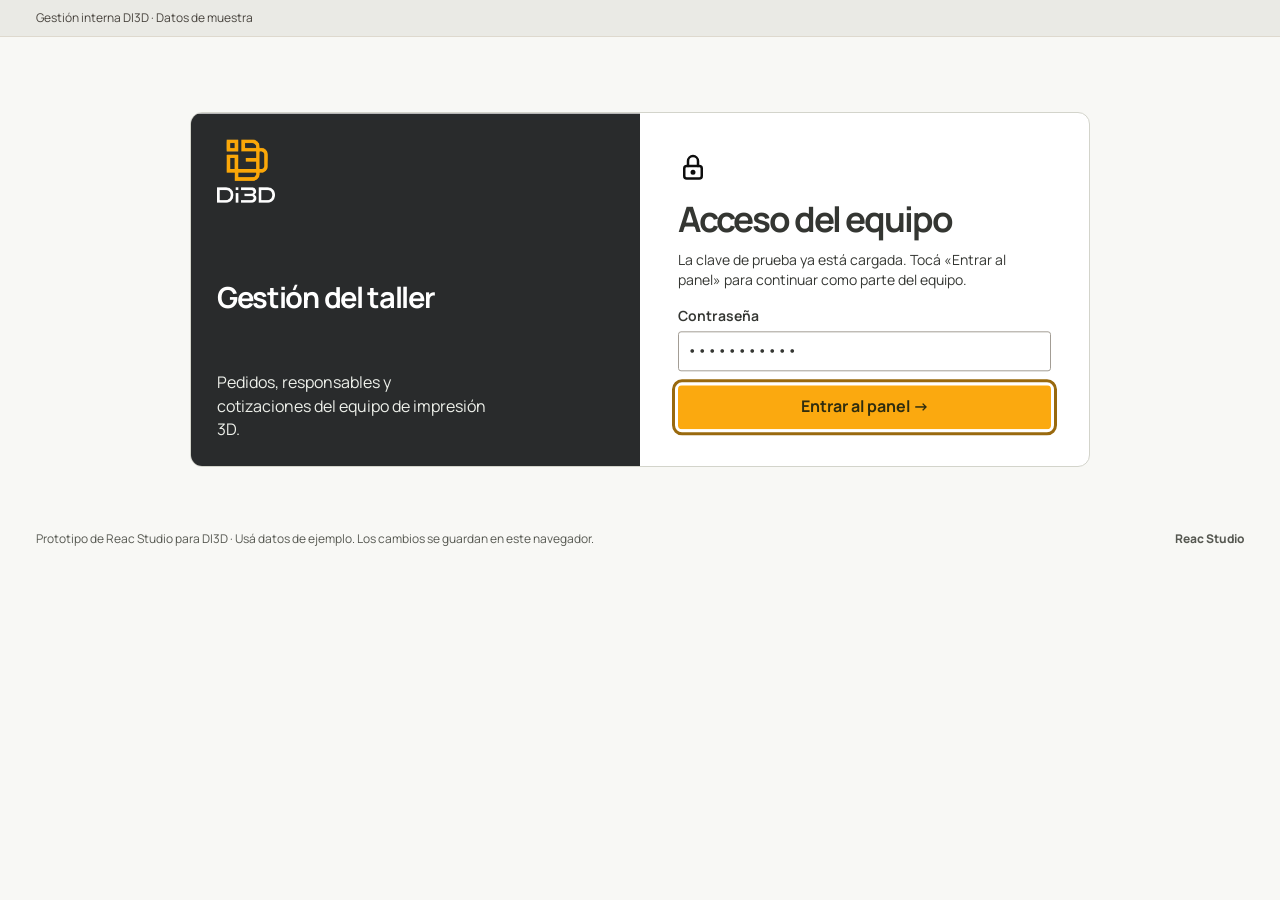
==== index.html @ c7e6d4f5 "Presentar maquetas, trofeos y regalos como trabajos del taller" ====
<!doctype html>
<html lang="es-AR">
<head>
  <meta charset="utf-8">
  <meta name="viewport" content="width=device-width, initial-scale=1">
  <meta http-equiv="Content-Security-Policy" content="default-src 'none'; script-src 'self'; style-src 'self'; img-src 'self' blob:; font-src data:; connect-src 'self'; form-action 'none'; base-uri 'none'">
  <meta name="robots" content="noindex,nofollow">
  <title>Prototipo DI3D | Sistema de gestión interna</title>
  <link rel="stylesheet" href="tipografia/manrope.css">
  <link rel="stylesheet" href="estilos.css">
  <link rel="stylesheet" href="panel.css">
  <script src="vendor/gsap/gsap.min.js" defer></script>
  <script src="pedidos.js" defer></script>
  <script src="conexion.js" defer></script>
  <script src="demo.js" defer></script>
  <script src="panel.js" defer></script>
</head>
<body>
  <aside class="demo-bar" aria-label="Controles de presentación">
    <div class="shell demo-inner">
      <span>Gestión interna DI3D · Datos de muestra</span>
      <div class="role-switch" role="group" aria-label="Vista de la muestra">
        <button type="button" id="client-view" aria-pressed="true">Vista del cliente</button>
        <button type="button" id="team-view" aria-pressed="false">Vista del equipo</button>
      </div>
      <button class="text-button demo-example" id="load-example" type="button" hidden>Cargar ejemplo</button>
    </div>
  </aside>
  <aside class="rail" id="team-rail" aria-label="Navegación del equipo" hidden>
    <div class="rail-brand"><img src="di3d-oscuro.png" width="800" height="870" alt="DI3D"><span>Gestión del taller</span></div>
    <nav aria-label="Secciones del panel">
      <button type="button" data-section="overview"><img src="iconos-tabler/layout-dashboard.svg" alt="">Resumen</button>
      <button type="button" data-section="inbox"><img src="iconos-tabler/inbox.svg" alt="">Solicitudes</button>
      <button type="button" data-section="board"><img src="iconos-tabler/layout-kanban.svg" alt="">Seguimiento</button>
      <button type="button" data-section="contacts"><img src="iconos-tabler/users.svg" alt="">Contactos</button>
    </nav>
    <button type="button" id="logout"><img src="iconos-tabler/logout.svg" alt="">Cerrar sesión</button>
  </aside>
  <header class="masthead">
    <div class="shell masthead-inner">
      <button type="button" class="brand" id="home-link" aria-label="DI3D · Volver a la portada"><img src="di3d-blanco.png" width="800" height="870" alt=""></button>
      <h1 id="inbox-heading" tabindex="-1" hidden>Solicitudes de cotización</h1>
      <span id="site-label">Servicios</span>
    </div>
  </header>
  <main class="shell">
    <noscript><p>Activá JavaScript para probar la muestra local.</p></noscript>
    <p class="error banner" id="storage-error" role="alert" hidden></p>
    <section id="login" class="login" aria-labelledby="login-title" hidden>
      <div class="login-art"><img class="login-logo" src="di3d-blanco.png" alt="DI3D"><strong>Gestión del taller</strong><p>Pedidos, responsables y cotizaciones del equipo de impresión 3D.</p></div>
      <form id="login-form">
        <img src="iconos-tabler/lock.svg" width="30" height="30" alt="">
        <h1 id="login-title" tabindex="-1">Acceso del equipo</h1>
        <p>La clave de prueba ya está cargada. Tocá «Entrar al panel» para continuar como parte del equipo.</p>
        <div class="field"><label for="team-pass">Contraseña</label><input id="team-pass" type="password" autocomplete="off" required aria-describedby="login-error"></div>
        <p class="error" id="login-error" role="alert" hidden></p>
        <button type="submit" class="button primary">Entrar al panel →</button>
        <button type="button" class="text-button" id="cancel-login" hidden>Volver al sitio</button>
      </form>
    </section>
    <section id="overview" aria-labelledby="overview-title" class="desk-view" hidden>
      <header class="desk-head"><div><p class="desk-kicker">Operaciones</p><h1 id="overview-title" tabindex="-1">Resumen del taller</h1></div><span class="desk-date" id="today"></span></header>
      <div id="metrics" class="metrics" aria-label="Solicitudes por estado"></div>
      <div class="overview-layout">
        <section class="volume-card"><header><h2>Volumen por servicio</h2>
          <div class="volume-switch" role="group" aria-label="Medida del gráfico">
            <button type="button" data-volume="quantity" aria-pressed="true">Unidades</button>
            <button type="button" data-volume="orders" aria-pressed="false">Solicitudes</button>
          </div></header><div id="volume-chart" aria-live="polite"></div>
        </section>
        <article id="spotlight" class="spotlight"></article>
        <section class="recent"><header><h2>Últimas solicitudes</h2><button type="button" class="text-button" data-go="inbox">Ver todas →</button></header><div id="recent-list"></div></section>
        <section class="task-box"><h2>Para atender</h2><div id="task-list"></div></section>
      </div>
    </section>
    <section id="board" aria-labelledby="board-title" class="desk-view" hidden>
      <header class="desk-head"><div><p class="desk-kicker">Operaciones</p><h1 id="board-title" tabindex="-1">Tablero de seguimiento</h1></div></header>
      <p class="muted board-hint">Abrí una ficha para actualizar su estado, responsable o próxima revisión.</p>
      <div class="board-grid" id="board-list"></div>
    </section>
    <section id="contacts" aria-labelledby="contacts-title" class="desk-view" hidden>
      <header class="desk-head"><div><p class="desk-kicker">Agenda del equipo</p><h1 id="contacts-title" tabindex="-1">Contactos</h1></div></header>
      <div class="field desk-search"><label for="contact-search">Buscar por nombre o correo</label><input type="search" id="contact-search"></div>
      <div id="contact-list"></div>
    </section>

    <section class="cover" id="home" aria-labelledby="home-heading" hidden>
      <div class="cover-copy">
        <p class="eyebrow">Servicios de DI3D</p>
        <h1 id="home-heading" tabindex="-1">Diseño, prototipado e impresión 3D</h1>
        <p>Contanos qué pieza necesitás. Podés compartir un plano, una foto o un croquis para que evaluemos tu pedido.</p>
        <div class="cover-actions">
          <button class="button primary launch" type="button" id="tour">Probar el recorrido completo <span aria-hidden="true">→</span></button>
          <p class="tour-description">Probá el ejemplo de una maqueta comercial. Confirmá el pedido y abrilo en el panel para verlo como lo vería el equipo.</p>
          <button class="text-button" id="home-panel" type="button">Ingresar al panel del equipo →</button>
        </div>
      </div>
      <figure class="cover-drawing">
        <div class="piece-stage">
          <div class="piece-controls" role="group" aria-label="Vista de la pieza">
            <button type="button" data-piece-view="volume" aria-pressed="true">Volumen</button>
            <button type="button" data-piece-view="drawing" aria-pressed="false">Croquis</button>
          </div>
          <img id="piece-preview" src="maqueta-volumen.svg" width="840" height="500" alt="Maqueta de un local comercial en perspectiva.">
        </div>
        <figcaption><span>Pieza de ejemplo</span><strong>Maqueta de un local comercial</strong></figcaption>
      </figure>
      <div class="cover-services"><strong>Empezar con otro proyecto</strong>
        <button class="text-button" type="button" id="start-prototype">Consultar prototipado</button>
        <button class="text-button" type="button" id="start-general">Consulta general</button>
      </div>
    </section>

    <section id="edit-view" aria-labelledby="form-heading" hidden>
      <button class="text-button back" id="form-back" type="button">← Volver a Servicios</button>
      <header class="view-bar">
        <h1 id="form-heading" tabindex="-1">Contanos qué necesitás fabricar</h1>
      </header>
      <form id="quote" autocomplete="off" novalidate>
        <div class="form-grid">
          <fieldset>
            <legend class="visually-hidden">Tu proyecto</legend>
            <div class="field">
              <label for="service">Servicio <span>(opcional)</span></label>
              <select id="service" name="service">
                <option value="">Sin elegir</option>
                <option>Diseño y desarrollo</option>
                <option>Prototipado y producción</option>
                <option>Maquetas y modelos</option>
                <option>Premios y reconocimientos</option>
                <option>Merchandising</option>
                <option>Regalos corporativos</option>
              </select>
            </div>
            <div class="field">
              <label for="piece">Descripción de la pieza o proyecto</label>
              <textarea id="piece" name="piece" rows="2" required maxlength="400" aria-describedby="piece-error"></textarea>
              <p class="error" id="piece-error" hidden></p>
            </div>
              <div class="field">
                <label for="quantity">Cantidad total <span>(si la sabés)</span></label>
                <input id="quantity" name="quantity" inputmode="numeric" maxlength="15" aria-describedby="quantity-error">
                <p class="error" id="quantity-error" hidden></p>
              </div>
            <details id="spec-options"><summary>Agregar precisiones del proyecto</summary>
            <div class="field">
              <label for="use" id="use-label">¿Para qué lo vas a usar? <span>(opcional)</span></label>
              <textarea id="use" name="use" rows="2" maxlength="400"></textarea>
            </div>
              <div class="field" id="dimensions-field">
                <label for="dimensions">Medidas aproximadas <span>(opcional)</span></label>
                <input id="dimensions" name="dimensions" maxlength="100">
              </div>
            <div id="material-field" class="field">
              <label for="material">Material <span>(si lo sabés)</span></label>
              <input id="material" name="material" maxlength="100">
              <label class="check"><input type="checkbox" id="guidance" name="guidance"> Necesito orientación</label>
            </div>
            </details>
          </fieldset>
          <fieldset class="reference-field">
              <legend>Plano, foto o croquis <span>(opcional)</span></legend>
              <figure class="attachment" id="form-file">
                <img alt="" hidden>
                <figcaption></figcaption>
              </figure>
              <div class="field file-field">
                <input class="visually-hidden" id="attachment" type="file" aria-describedby="file-status file-error">
                <label class="button secondary file-button" for="attachment" id="attachment-label">Elegí un archivo</label>
                <button class="text-button" type="button" id="remove-file" hidden>Quitar</button>
              </div>
              <p class="visually-hidden" id="file-status" role="status"></p>
              <p class="error" id="file-error" role="alert" hidden></p>
              <p class="muted small">Hasta 15 MB en esta muestra.</p>
            </fieldset>
            <fieldset class="contact-fields">
              <legend>Contacto</legend>
              <div class="field">
                <label for="contact">Nombre o empresa</label>
                <input id="contact" name="contact" required maxlength="100" aria-describedby="contact-error">
                <p class="error" id="contact-error" hidden></p>
              </div>
              <div class="field">
                <label for="email">Correo electrónico</label>
                <input id="email" name="email" type="email" required maxlength="254" aria-describedby="email-error">
                <p class="error" id="email-error" hidden></p>
              </div>
            </fieldset>
        </div>
        <div class="form-actions">
          <button class="button primary" type="submit" id="submit-request">Confirmar solicitud</button>
          <p class="error" id="quote-error" role="alert" hidden></p>
        </div>
      </form>
    </section>

    <section class="confirmation job" id="confirmation" aria-labelledby="confirmation-heading" hidden>
      <h1 id="confirmation-heading" tabindex="-1">Solicitud registrada en la muestra</h1>
      <div class="confirm-ref"><span>Tu número de referencia</span><strong id="confirm-reference"></strong></div>
      <p id="confirm-summary"></p>
      <button class="button primary" id="confirm-panel" type="button">Ver este pedido en el panel →</button>
      <button class="text-button" id="confirm-back" type="button">Volver a Servicios</button>
    </section>

    <section class="client-reply" id="clarification-view" aria-labelledby="reply-title" hidden>
      <p class="eyebrow" id="reply-reference"></p>
      <h1 id="reply-title" tabindex="-1">Una precisión sobre tu pedido</h1>
      <p id="reply-piece"></p>
      <div class="reply-columns">
        <div>
          <h2>DI3D te consulta</h2><p class="question-text" id="reply-question"></p>
          <form id="reply-form">
            <div class="field"><label for="client-answer">Tu respuesta</label><textarea id="client-answer" rows="3" required maxlength="800"></textarea></div>
            <button class="text-button" type="button" id="sample-answer" hidden>Usar respuesta de ejemplo</button>
            <div class="form-actions"><button class="button primary" type="submit" id="save-answer">Confirmar respuesta</button></div>
          </form>
          <div id="reply-done" hidden><h3>Tu respuesta quedó en el pedido</h3><p id="reply-copy"></p><button class="button primary" type="button" id="reply-panel">Ver respuesta en el panel →</button></div>
          <p class="error" role="alert" id="reply-error" hidden></p>
        </div>
        <figure class="attachment" id="reply-file"><img alt="" hidden><figcaption></figcaption></figure>
      </div>
    </section>

    <div class="workspace" id="workspace" hidden>
    <section id="inbox" aria-labelledby="inbox-heading" hidden>
      <header class="view-bar inbox-header">
        <h2>Bandeja</h2>
        <div class="filter-field">
          <label for="order-search">Buscar pedido</label><input id="order-search" type="search" placeholder="Pieza, referencia o contacto">
          <label for="status-filter">Filtrar por estado</label>
          <select id="status-filter"><option value="">Todos los estados</option></select>
        </div>
      </header>
      <p class="muted" id="inbox-count" role="status"></p>
      <ul class="request-list" id="request-list"></ul>
      <template id="request-row">
        <li><button class="request-row" type="button">
          <span class="row-piece"><strong></strong><span></span></span>
          <span class="row-meta"><span class="reference-code"></span><time></time></span>
          <span class="badge"></span>

        </button></li>
      </template>
    </section>

    <section id="receipt" aria-labelledby="piece-title" hidden>
      <button class="text-button back" id="receipt-back" type="button">← Volver a solicitudes</button>
      <article class="job" aria-labelledby="piece-title">
        <header class="job-head">
          <div class="receipt-meta"><span id="service-output"></span><span id="receipt-status" class="badge"></span></div>
          <h2 id="piece-title" tabindex="-1"></h2>
          <div class="facts"><strong id="quantity-output"></strong><span id="receipt-material"><span id="material-output"></span></span></div>
        </header>
        <button id="guide-question" class="button secondary" type="button" hidden></button>
        <p id="late-answer" role="status" hidden>Respuesta nueva del cliente · Cotización ya emitida</p>
        <div class="job-grid">
          <section class="job-reference" aria-labelledby="reference-heading">
            <h3 id="reference-heading" class="visually-hidden">Referencia del cliente</h3>
            <figure class="attachment" id="receipt-file"><img alt="" hidden><figcaption></figcaption></figure>
            <a class="text-button download" id="download-file" hidden>Descargar adjunto</a>
          </section>
          <section class="exchange" aria-labelledby="exchange-heading">
            <h3 id="exchange-heading">Aclaraciones con el cliente</h3>
            <div id="exchange-history"></div>
            <form id="ask-form">
              <div class="field"><label for="question">¿Qué dato necesitás para cotizar?</label><input id="question" required maxlength="400"></div>
              <button class="button primary" type="submit" id="ask">Pedir aclaración</button>
            </form>
            <button class="button primary" type="button" id="open-reply" hidden>Responder como cliente →</button>
            <button class="text-button" type="button" id="copy-reply" hidden>Copiar enlace local del cliente</button>
            <p id="copy-result" class="small muted" role="status"></p>
            <button class="text-button" type="button" id="ask-again" hidden>Pedir otra aclaración</button>
            <p class="error" role="alert" id="ask-error" hidden></p>
          </section>
          <section class="tracking" aria-labelledby="tracking-title">
            <h3 id="tracking-title">Seguimiento interno</h3>
            <div id="tracking-read"><p id="note-read"></p><button class="button secondary" id="edit-tracking" type="button">Actualizar seguimiento</button></div>
            <p class="planning" id="plan-read"></p>
            <form id="follow-up" hidden>
            <fieldset>
              <legend class="visually-hidden">Editar seguimiento</legend>
              <div class="field"><label for="request-status">Estado</label><select id="request-status" required></select></div>
              <div class="plan-fields"><div class="field"><label for="owner">Responsable</label><input id="owner" maxlength="100"></div>
              <div class="field"><label for="next-review">Próxima revisión</label><input id="next-review" type="date" max="9999-12-31"></div></div>
              <div class="field"><label for="internal-note">Nota interna</label><textarea id="internal-note" rows="3" maxlength="1200" placeholder="¿Qué falta confirmar?"></textarea></div>
              <div class="form-actions">
                <button class="button primary" id="save-follow-up" type="submit">Guardar seguimiento</button>
                <button class="text-button" type="button" id="cancel-tracking">Cancelar</button>
              </div>
            </fieldset>
          </form>
            <p class="small" id="follow-result" role="status"></p>
          </section>
          <dl class="job-details">
            <div><dt>Pedido</dt><dd><span id="receipt-reference" class="reference-code"></span> · <time id="receipt-date"></time></dd></div>
            <div><dt>Contacto</dt><dd><span id="name-output"></span><span id="email-output" class="email"></span></dd></div>
            <div><dt>Uso o finalidad</dt><dd id="use-output"></dd></div>
            <div id="guidance-output" hidden><dt>Material</dt><dd>El cliente pidió orientación.</dd></div>
            <div id="receipt-dimensions"><dt>Medidas aproximadas</dt><dd id="dimensions-output"></dd></div>
          </dl>
          <section class="quote-record" aria-labelledby="quote-record-title">
            <header><h3 id="quote-record-title">Cotización del equipo</h3><button class="text-button" type="button" id="edit-offer">Registrar cotización</button></header>
            <div id="offer-read" hidden><p id="offer-info"></p><a class="text-button" id="offer-download" hidden>Descargar PDF</a></div>
            <form id="offer-form" hidden>
              <div class="plan-fields"><div class="field"><label for="offer-number">Número de cotización</label><input id="offer-number" maxlength="80" required></div>
              <div class="field"><label for="offer-date">Fecha de cotización</label><input type="date" id="offer-date" required max="9999-12-31"></div></div>
              <div class="field"><label for="offer-file">PDF de la cotización <span>(opcional, hasta 15 MB)</span></label><input type="file" accept=".pdf,application/pdf" id="offer-file"></div>
              <p id="offer-existing" class="small muted"></p>
              <div class="form-actions"><button class="button primary" type="submit" id="save-offer">Guardar como cotizada</button> <button type="button" class="text-button" id="cancel-offer">Cancelar</button></div>
            </form>
            <p id="offer-result" role="status" class="small"></p>
          </section>
        </div>
      </article>
    </section>
    </div>
  </main>
  <footer class="shell footer"><p>Prototipo de Reac Studio para DI3D · Usá datos de ejemplo. Los cambios se guardan en este navegador.</p><span>Reac Studio</span></footer>
</body>
</html>
---- tipografia/manrope.css ----
@font-face{font-family:Manrope;font-style:normal;font-weight:200 800;font-display:swap;src:url([data-uri]) format('truetype')}
---- estilos.css ----
:root {
  color-scheme: light;
  --ink: #252525;
  --muted: #595754;
  --line: #d9d5ce;
  --canvas: #f7f7f7;
  --paper: #fff;
  --amber: #fba502;
  --amber-dark: #4d3600;
  --danger: #9d2b24;
  font-family: "Segoe UI", system-ui, sans-serif;
  line-height: 1.45;
  color: var(--ink);
  background: var(--canvas);
}

*, *::before, *::after { box-sizing: border-box; }
[hidden] { display: none !important; }
body, h1, h2, h3, p, dl, dd, figure { margin: 0; }
button, input, textarea, select { font: inherit; }
button { cursor: pointer; }
button:disabled { cursor: wait; opacity: .7; }
p, dd, h2, figcaption, .row-piece { overflow-wrap: anywhere; }
:focus-visible { outline: 3px solid #946100; outline-offset: 3px; }
.shell { width: min(100% - 36px, 1080px); margin-inline: auto; }
main { padding-top: 23px; }
h1, h2 { font-family: Bahnschrift, "Segoe UI", sans-serif; line-height: 1.08; letter-spacing: -.023em; }
h1 { font-size: clamp(27px, 4vw, 39px); }
h2 { font-size: clamp(25px, 4vw, 45px); }
h3, dt { color: var(--muted); font-size: 15px; font-weight: 700; }

.demo-bar { background: #eae7e1; color: #48443e; border-bottom: 1px solid #ded9ce; }
.demo-inner { display: flex; align-items: center; gap: 4px 20px; flex-wrap: wrap; padding-block: 7px; font-size: 13px; }
.role-switch { display: inline-flex; gap: 3px; padding: 3px; background: #f5f3ef; border-radius: 5px; }
.role-switch button { border: 0; border-radius: 3px; min-height: 33px; padding: 3px 9px; color: #45423d; background: transparent; font-weight: 650; }
.role-switch button:hover { background: #e7e2d8; }
.role-switch [aria-pressed="true"], .role-switch [aria-pressed="true"]:hover { background: #34312c; color: white; }
.demo-example { font-size: 14px; }
.masthead { background: #2a2a2a; color: white; border-bottom: 3px solid var(--amber); }
.masthead-inner { min-height: 58px; display: flex; align-items: center; justify-content: space-between; gap: 17px; }
.brand { font: 700 28px/1 Bahnschrift, "Segoe UI", sans-serif; }
#site-label { color: #efede9; font-size: 15px; }

.cover { display: grid; grid-template-columns: minmax(0, .96fr) minmax(0, 1.04fr); align-items: center; gap: 34px; padding: clamp(18px, 4.5vw, 55px); background: #2a2a2a; color: white; border-radius: 6px; }
.cover h1 { font-size: clamp(38px, 5.2vw, 66px); text-wrap: balance; }
.cover-copy p { margin-top: 14px; max-width: 37ch; color: #f2eee7; font-size: 18px; }
.cover-copy .eyebrow { margin: 0 0 10px; color: #ffca65; font-size: 15px; font-weight: 700; }
.cover-actions { display: flex; align-items: flex-start; flex-direction: column; gap: 3px; margin-top: 18px; }
.cover .text-button { color: #f7f2e9; }
.cover :focus-visible { outline-color: #ffcf77; }
.cover-drawing { padding: 8px; border: 1px solid #787571; }
.cover-drawing figcaption { padding: 4px 5px 9px; font-size: 14px; font-weight: 650; }
.cover-drawing img { display: block; width: 100%; height: auto; }

.view-bar { margin-bottom: 14px; }
.button { display: inline-flex; align-items: center; justify-content: center; min-height: 44px; padding: 8px 14px; border: 1px solid transparent; border-radius: 4px; font-weight: 700; text-align: center; }
.primary { background: var(--amber); color: #242100; }
.primary:hover { background: #ffb72f; }
.secondary { color: var(--ink); background: white; border-color: #9e988f; }
.secondary:hover { background: #f4efe5; }
.text-button { min-height: 44px; padding: 4px 0; border: 0; color: #4d390f; background: transparent; font-weight: 650; text-decoration: underline; text-underline-offset: 3px; text-align: left; }
.text-button:hover { text-decoration-thickness: 2px; }
.back { margin-bottom: 4px; }
.muted { color: var(--muted); }
.small { font-size: 14px; }
.banner { padding: 10px; margin-bottom: 14px; background: #fff0ed; }

.form-grid { display: grid; grid-template-columns: minmax(0, 1.15fr) minmax(0, 1fr); gap: 14px; }
.form-aside { display: grid; align-content: start; gap: 14px; min-width: 0; }
fieldset { min-width: 0; margin: 0; padding: 10px 15px 15px; border: 1px solid var(--line); border-radius: 5px; background: var(--paper); }
legend { padding-inline: 5px; font-size: 18px; font-weight: 750; }
legend span, label span { color: var(--muted); font-size: 14px; font-weight: 400; }
.field + .field, .field-pair, .field-pair + .field, figure + .field { margin-top: 10px; }
.field-pair { display: grid; grid-template-columns: minmax(0, .9fr) minmax(0, 1.1fr); gap: 10px; }
.field-pair .field { margin-top: 0; }
.field label, .filter-field label { display: block; margin-bottom: 4px; font-weight: 650; }
.field input:not([type="checkbox"], [type="file"]), .field textarea, select { width: 100%; min-height: 40px; border: 1px solid #9e988f; border-radius: 3px; color: var(--ink); background: white; padding: 5px 8px; }
.field textarea { display: block; resize: vertical; }
.field .check { display: flex; align-items: center; gap: 8px; min-height: 40px; margin: 0; width: fit-content; font-weight: 500; cursor: pointer; }
.check input { width: 18px; height: 18px; margin: 0; accent-color: #9e6400; }
.field [aria-invalid="true"] { border-color: var(--danger); }
.error { margin-top: 4px; color: var(--danger); font-size: 14px; font-weight: 650; }
.file-field { display: flex; flex-wrap: wrap; gap: 6px 12px; align-items: center; }
.file-field .file-button { display: inline-flex; margin-bottom: 0; cursor: pointer; }
#attachment:focus-visible + .file-button { outline: 3px solid #946100; outline-offset: 3px; }
.file-field ~ .small { margin-top: 5px; }
.form-actions { margin-top: 12px; }
.attachment { overflow: hidden; border: 1px solid var(--line); border-radius: 4px; background: #faf9f5; }
.attachment img { display: block; width: 100%; max-height: 310px; object-fit: contain; background: #edf5fc; }
.attachment figcaption { color: var(--muted); padding: 6px 9px; font-size: 14px; }
.download { display: inline-flex; align-items: center; }

.confirmation { padding: clamp(18px, 4vw, 36px); max-width: 650px; }
.confirm-ref { display: grid; gap: 4px; margin-block: 18px 12px; }
.confirm-ref strong, .reference-code { font-variant-numeric: tabular-nums; }
.confirm-ref strong { width: fit-content; color: var(--amber-dark); background: #fff1d6; padding: 6px 12px; font-size: clamp(24px, 5vw, 34px); }
.confirmation .button { margin-top: 16px; }

.inbox-header { display: flex; flex-wrap: wrap; justify-content: space-between; align-items: end; gap: 12px; }
.filter-field { min-width: min(100%, 205px); }
.filter-field label { font-size: 14px; }
.request-list { display: grid; gap: 8px; padding: 0; margin: 8px 0 0; list-style: none; }
.request-row { width: 100%; display: grid; grid-template-columns: minmax(0, 1fr) minmax(120px, .28fr) 145px 20px; align-items: center; gap: 12px; padding: 14px; border: 1px solid var(--line); border-radius: 5px; color: var(--ink); background: var(--paper); text-align: left; }
.request-row:hover { border-color: #a57015; background: #fffbf2; }
.row-piece, .row-meta { display: grid; gap: 3px; }
.row-piece > span, .row-meta, time { color: var(--muted); font-size: 14px; }
.row-piece strong { font-size: 17px; }
.reference-code { font-weight: 750; color: #39352d; }
.row-arrow { font-size: 22px; }
.badge { justify-self: start; display: inline-block; width: fit-content; padding: 4px 8px; border-radius: 4px; font-size: 14px; font-weight: 700; }
.badge[data-state="new"] { color: #224874; background: #e6eef9; }
.badge[data-state="review"] { color: #4d377e; background: #eee8fc; }
.badge[data-state="missing"] { color: #624000; background: #ffedc4; }
.badge[data-state="quoted"] { color: #1c5538; background: #e2f1e8; }

.job { background: var(--paper); border: 1px solid var(--line); border-top: 4px solid var(--amber); border-radius: 5px; }
.job-head { padding: 16px 20px 0; }
.receipt-meta { display: flex; align-items: center; gap: 6px 10px; flex-wrap: wrap; margin-bottom: 9px; }
.facts { display: grid; grid-template-columns: minmax(0, .75fr) minmax(0, 1.25fr); margin-top: 12px; border-block: 1px solid var(--line); }
.facts > div { padding: 7px 10px; }
.facts > div:first-child { padding-left: 0; }
.facts > div + div { border-left: 1px solid var(--line); }
.facts dd { font-weight: 650; }
.job-grid { display: grid; grid-template-columns: minmax(0, 1.32fr) minmax(0, 1fr); grid-template-areas: "reference follow" "details follow"; align-items: start; gap: 8px 18px; padding: 14px 20px 19px; }
.job-reference { grid-area: reference; }
.job-reference h3 { margin-bottom: 5px; }
.job-details { grid-area: details; display: grid; grid-template-columns: repeat(2, minmax(0, 1fr)); gap: 8px 12px; }
.job-details > div { padding-top: 6px; border-top: 1px solid var(--line); }
.job-details dd { margin-top: 2px; white-space: pre-wrap; }
.email { display: block; color: #3f515e; }
#follow-up { grid-area: follow; min-width: 0; }
#follow-up fieldset { background: #faf8f3; }
#follow-result { margin-top: 6px; }

.footer { display: flex; justify-content: space-between; gap: 4px 16px; flex-wrap: wrap; padding-block: 13px 20px; color: var(--muted); font-size: 14px; }
.footer > span { font-weight: 750; }
.visually-hidden { position: absolute; width: 1px; height: 1px; margin: -1px; padding: 0; overflow: hidden; clip-path: inset(50%); white-space: nowrap; }

@media (max-width: 760px) {
  .cover { grid-template-columns: minmax(0, 1fr); gap: 13px; }
  .cover h1 { text-wrap: initial; }
  .form-grid, .job-grid { grid-template-columns: minmax(0, 1fr); }
  .job-grid { grid-template-areas: "reference" "follow" "details"; }
}
@media (max-width: 550px) {
  .shell { width: calc(100% - 28px); }
  main { padding-top: 12px; }
  .masthead-inner { min-height: 44px; }
  .demo-inner { gap: 4px 12px; padding-block: 4px; }
  .demo-example { min-height: 33px; }
  .request-row { grid-template-columns: minmax(0, 1fr) auto; gap: 6px 10px; }
  .row-piece { grid-column: span 2; }
  .row-meta { display: flex; gap: 3px 9px; flex-wrap: wrap; }
  .row-arrow { display: none; }
  .job-head { padding: 12px 12px 0; }
  .job-grid { gap: 14px; padding: 12px; }
  .job-details { grid-template-columns: minmax(0, 1fr); }
}
:root { --paper:#fff; --canvas:#f8f8f5; --ink:#292b27; --muted:#565851; --line:#d3d4cb; font-family:Manrope,Arial,sans-serif; }
.shell { width:min(100% - 72px,1300px); }
h1,h2,.brand { font-family:Manrope,Arial,sans-serif; }
.brand { font-size:32px; font-weight:800; letter-spacing:-.07em; }
.demo-bar { background:#eaeae5; }
.demo-inner { min-height:36px; padding-block:2px; gap:8px 18px; }
.demo-inner > span { font-size:12px; }
.role-switch { margin-left:auto; padding:0; background:transparent; }
.role-switch button { min-height:28px; font-size:12px; }
.role-switch [aria-pressed=true], .role-switch [aria-pressed=true]:hover { color:var(--ink); background:white; box-shadow:inset 0 -2px #42443c; }
.demo-example { font-size:12px; min-height:28px; }
.masthead { border:0; background:#282a26; }
.masthead-inner { justify-content:flex-start; gap:22px; min-height:74px; }
.masthead h1 { padding-left:22px; border-left:1px solid #76786e; font-size:clamp(22px,2.4vw,32px); font-weight:650; letter-spacing:-.035em; }
#site-label { margin-left:auto; font-size:13px; }
main { padding-top:30px; }
.workspace { display:grid; grid-template-columns:minmax(255px,.87fr) minmax(0,2.3fr); gap:clamp(24px,3vw,48px); align-items:start; }
#inbox { border-right:1px solid var(--line); padding-right:clamp(18px,2vw,32px); min-height:540px; }
.inbox-header { display:block; margin-bottom:10px; }
.inbox-header h2 { margin-bottom:18px; font-size:28px; }
.filter-field label { font-size:13px; }
.filter-field select { width:100%; }
#inbox-count { margin:16px 0 6px; font-size:13px; }
.request-list { display:block; margin:0; border-top:1px solid var(--line); }
.request-row { position:relative; display:flex; gap:6px; align-items:flex-start; flex-direction:column; border:0; border-bottom:1px solid var(--line); border-radius:0; background:transparent; padding:16px 14px; }
.request-row[aria-current=true] { background:#30322e; color:white; box-shadow:inset 4px 0 var(--amber); }
.request-row[aria-current=true] .row-meta,.request-row[aria-current=true] time,.request-row[aria-current=true] .row-piece > span,.request-row[aria-current=true] .reference-code { color:#e6e7df; }
.row-piece strong { line-height:1.2; font-size:18px; letter-spacing:-.023em; }
.row-meta { display:flex; align-items:center; gap:9px; flex-wrap:wrap; }
.row-meta, .row-meta time, .row-piece > span { font-size:12px; }
.row-meta .reference-code { font-family:Consolas,monospace; }
.badge { display:inline-flex; align-items:center; gap:6px; border-radius:20px; line-height:1.4; padding:3px 9px; font-size:12px; }
.badge::before { content:""; width:6px; height:6px; border-radius:50%; background:currentColor; }
#receipt-back { display:none; }
.job { background:transparent; border:none; border-radius:0; }
.job-head { padding:0; }
.receipt-meta { display:flex; justify-content:space-between; margin:1px 0 9px; }
#service-output { font-size:14px; color:var(--muted); font-weight:650; }
#piece-title { letter-spacing:-.055em; font-size:clamp(32px,3.1vw,48px); font-weight:750; }
.facts { display:flex; gap:18px; align-items:center; border:0; margin:12px 0 17px; }
.facts strong { font-size:20px; font-weight:750; }
#receipt-material { padding-left:18px; border-left:1px solid #abaea1; }
.job-grid { display:block; padding:0; }
.job-reference { position:relative; }
.attachment,.cover-drawing { border:0; border-radius:0; }
.attachment img { object-fit:contain; background:#f2f2eb; max-height:280px; }
.attachment figcaption { background:#e9eae2; font:13px/1.5 Consolas,monospace; padding:8px 12px; color:#46483e; }
.job-reference .download { position:absolute; right:10px; bottom:1px; min-height:32px; font-size:13px; }
.job-reference figcaption { padding-right:145px; }
.tracking { margin-top:18px; padding:13px 16px; border-left:4px solid var(--amber); background:#f1efe5; }
.tracking h3,.job-details dt { font-size:13px; font-weight:650; color:#53544c; }
#tracking-read { display:flex; gap:14px; align-items:center; justify-content:space-between; }
#note-read { font-size:clamp(19px,2vw,24px); letter-spacing:-.025em; line-height:1.32; font-weight:650; white-space:pre-wrap; }
#edit-tracking { font-size:13px; flex:none; min-height:36px; background:transparent; }
#follow-up fieldset { padding:8px 0 0; border:none; background:transparent; }
#follow-up .form-actions { display:flex; gap:16px; align-items:center; }
.job-details { display:flex; flex-wrap:wrap; gap:16px 26px; border-top:1px solid var(--line); margin-top:18px; padding-top:12px; }
.job-details > div { border:0; padding:0; max-width:35ch; }
.job-details dd { font-size:14px; }
.footer { padding-block:18px; font-size:12px; }
.cover { background:transparent; color:var(--ink); border-radius:0; padding:clamp(15px,3.5vw,48px) 0; }
.cover-copy .eyebrow { color:#655023; }
.cover-copy p,.cover .text-button { color:var(--muted); }
.cover-drawing { padding:0; }
.cover-drawing figcaption { color:var(--ink); }
#form-heading { font-size:clamp(34px,4.2vw,58px); letter-spacing:-.055em; }
#edit-view .view-bar { border-bottom:1px solid var(--line); padding-bottom:18px; margin-bottom:20px; }
.form-grid { grid-template-columns:minmax(0,.84fr) minmax(0,1.16fr); grid-template-areas:"project drawing" "contact drawing"; align-items:start; gap:16px 48px; }
.form-grid fieldset { border:0; background:transparent; padding:0; }
.form-grid fieldset:first-child { grid-area:project; }
.form-grid legend { padding:0 0 8px; font-weight:700; }
.reference-field { grid-area:drawing; }
.contact-fields { grid-area:contact; display:grid; grid-template-columns:minmax(0,.75fr) minmax(0,1.25fr); gap:0 10px; }
.contact-fields .field { min-width:0; margin:0; }
.field label,.filter-field label { font-size:14px; }
#spec-options { border-block:1px solid var(--line); margin-top:16px; }
#spec-options summary { padding:10px 0; cursor:pointer; font-size:14px; font-weight:650; }
#spec-options[open] { padding-bottom:10px; }
#form-file:has(img[hidden]) { min-height:160px; display:grid; place-items:center; background:#eeeee8; border:1px dashed #a5a69b; }
#form-file:has(img[hidden]) figcaption { background:none; }
#quantity { max-width:160px; }
#edit-view .form-actions { margin-top:18px; }
@media(max-width:900px) {
 .shell { width:calc(100% - 32px); }
 .workspace { display:block; }
 #inbox { border:0; padding:0; min-height:0; }
 body[data-view=receipt] #inbox { display:none; }
 #receipt-back { display:inline-block; }
 .job-reference .download { position:static; }
 .job-reference figcaption { padding-right:12px; }
 #tracking-read { align-items:flex-start; flex-direction:column; gap:10px; }
 .form-grid { display:grid; grid-template-columns:1fr; grid-template-areas:"project" "drawing" "contact"; }
}
@media(max-width:550px) {
 .masthead-inner { min-height:58px; gap:12px; }
 .masthead h1 { font-size:20px; padding-left:12px; }
 body:is([data-view=receipt],[data-view=inbox]) #site-label { display:none; }
 .brand { font-size:25px; }
 .demo-inner { gap:0 8px; padding-block:4px; }
 .demo-inner > span { font-size:11px; }
 .role-switch button { font-size:11px; padding-inline:6px; }
 .cover-copy { padding:0; }
 main { padding-top:12px; }
 .job-details > div { max-width:100%; }
 .contact-fields { display:block; }
 .contact-fields .field + .field { margin-top:10px; }
 .facts { gap:12px; }
 .request-row { padding:14px; }
}
@media(forced-colors:active) {
 .request-row[aria-current=true],.role-switch [aria-pressed=true] { outline:2px solid Highlight; outline-offset:-3px; }
}

.brand { color:inherit; background:none; border:0; padding:0; min-height:44px; }
.cover { grid-template-columns:minmax(0,1.05fr) minmax(0,1fr); gap:46px 6%; padding-block:clamp(28px,4vw,64px) 0; }
.cover-copy .eyebrow,.client-reply .eyebrow { color:#5a5343; text-transform:uppercase; font:700 13px/1.5 Manrope,sans-serif; letter-spacing:.1em; }
.cover h1 { max-width:13ch; font-size:clamp(46px,5.4vw,80px); line-height:1.01; letter-spacing:-.066em; font-weight:750; }
.cover-copy p { max-width:42ch; line-height:1.6; }
.cover-actions { margin-top:26px; }
.launch { gap:24px; min-height:50px; padding-inline:20px; }
.launch span { font-size:22px; line-height:1; }
.cover-copy .tour-description { margin-top:8px; max-width:47ch; font-size:14px; }
.cover-drawing { overflow:hidden; background:#f2f2eb; border:1px solid var(--line); }
.cover-drawing img { aspect-ratio:300 / 184; width:100%; object-fit:contain; }
.cover-drawing figcaption { padding:15px 20px; border-top:1px solid #bfc2b7; display:flex; align-items:baseline; justify-content:space-between; flex-wrap:wrap; gap:4px 10px; }
.cover-drawing figcaption span { color:var(--muted); font-size:13px; font-weight:500; }
.cover-drawing figcaption strong { font-size:16px; }
.cover-services { grid-column:1/-1; display:flex; flex-wrap:wrap; gap:0 24px; align-items:center; padding-block:12px; border-block:1px solid var(--line); }
.cover-services strong { margin-right:auto; }
.confirmation { padding:clamp(24px,5vw,72px) 0; }
.confirmation .text-button { display:block; margin-top:8px; }
.exchange { margin-top:16px; padding-block:14px; border-block:1px solid var(--line); }
.exchange h3,.client-reply h2 { color:var(--ink); font-size:19px; line-height:1.3; letter-spacing:-.025em; }
.exchange form { margin-top:10px; display:flex; gap:12px; align-items:end; }
.exchange form .field { flex:1; }
.exchange .button { min-height:40px; }
.exchange-item { margin-block:10px; }
.exchange-item strong { margin-top:6px; display:block; color:var(--muted); font-size:13px; }
.received-answer { font-size:21px; font-weight:700; }
.received-answer,#reply-copy,.question-text { white-space:pre-wrap; }
.client-reply { padding-block:clamp(20px,4vw,56px); }
.client-reply h1 { margin-block:10px; font-size:clamp(34px,4vw,58px); letter-spacing:-.05em; }
.reply-columns { display:grid; grid-template-columns:minmax(0,.9fr) minmax(0,1.1fr); align-items:start; gap:36px; border-top:1px solid var(--line); padding-top:22px; margin-top:20px; }
.question-text { margin:6px 0 16px; font-size:18px; }
#reply-done { border-left:3px solid var(--amber); padding-left:14px; }
#reply-copy { margin-block:8px 14px; font-size:18px; }
.tracking:has(#note-read[data-empty]) { background:transparent; border-left:0; padding:0; }
#note-read[data-empty] { font-size:15px; font-weight:500; }
.tracking:has(#note-read[data-empty]) h3 { margin-bottom:4px; }
@media(max-width:760px) {
 .cover { grid-template-columns:1fr; gap:22px; padding-block:22px 0; }
 .cover h1 { font-size:clamp(40px,9vw,57px); }
 .cover-copy p { font-size:16px; }
 .cover-actions { margin-top:18px; }
 .cover-services strong { width:100%; }
 .cover-drawing figcaption { padding:10px 12px; }
 .reply-columns { grid-template-columns:1fr; gap:18px; }
 .exchange form { display:block; }
 .exchange form .button { margin-top:10px; }
}

/* Material study on the service cover. */
.cover-drawing { background:#232627; border:0; border-radius:14px; color:#fff; }
.piece-stage { background:#232627; }
.piece-stage.drawing-mode { background:#f2f2eb; }
.piece-controls { display:flex; gap:3px; padding:12px 14px 0; }
.piece-controls button { background:#383c3d; color:#f7f6f0; border:0; border-radius:5px; min-height:44px; padding:6px 15px; font-size:13px; font-weight:700; }
.piece-controls button[aria-pressed=true] { color:#241c0d; background:#ffbc45; }
.piece-stage img { display:block; width:100%; height:auto; aspect-ratio:840 / 500; object-fit:contain; }
.drawing-mode img { padding:16px; }
.cover-drawing figcaption { color:white; background:#292d2e; border-color:#484c4d; }
.cover-drawing figcaption span { color:#c4cbcb; }
.cover .launch { min-height:52px; padding-inline:22px; gap:16px; border-radius:8px; }
.cover-services { padding-block:17px; }
#edit-view .view-bar { padding-block:10px 22px; }
#edit-view .reference-field { background:#f0f0e9; border-radius:12px; padding:clamp(14px,2vw,26px); }
#edit-view .reference-field legend { float:left; width:100%; }
#edit-view .reference-field legend + * { clear:both; }
@media (prefers-reduced-motion:no-preference) {
 .button,.piece-controls button,.rail button,.metric { transition:background-color .18s ease,color .18s ease; }
 .launch span { transition:transform .18s ease; }
 .launch:is(:hover,:focus-visible) span { transform:translateX(4px); }
}
---- panel.css ----
body[data-team] {
  display:grid; grid-template-columns:206px minmax(0,1fr); grid-template-rows:auto auto 1fr auto;
  min-height:100vh; background:#f5f5f0;
}
body[data-team] .demo-bar { grid-column:1/-1; grid-row:1; }
body[data-team] .masthead { grid-area:2/2; background:transparent; color:var(--ink); border-bottom:1px solid var(--line); }
body[data-team] .masthead-inner { min-height:52px; }
body[data-team] .masthead .brand { display:none; }
body[data-team] .masthead h1 { padding:0; border:0; font-size:21px; }
body[data-team] #site-label { color:#56584e; margin:0 0 0 auto; }
body[data-team] .masthead-inner::before { content:"Panel del equipo"; font-size:13px; color:#52554c; }
body[data-team]:is([data-view=receipt],[data-view=inbox]) .masthead-inner::before { display:none; }
body[data-team] main { grid-area:3/2; min-width:0; width:100%; max-width:1640px; padding:32px clamp(20px,3.2vw,54px); }
body[data-team] .footer { grid-area:4/2; border-top:1px solid var(--line); }
.rail { grid-area:2/1/5/2; background:#272a25; color:#f5f5ed; padding:28px 14px 20px; display:flex; flex-direction:column; gap:26px; }
.rail-brand { font-size:32px; font-weight:800; letter-spacing:-.07em; padding:0 12px 20px; border-bottom:1px solid #505449; }
.rail-brand span { display:block; font-size:13px; color:#cad0c1; font-weight:500; letter-spacing:0; margin-top:2px; }
.rail nav { display:grid; gap:5px; }
.rail button { display:flex; align-items:center; gap:12px; background:none; color:#eaede3; border:0; border-radius:5px; padding:11px 12px; text-align:left; font-size:14px; font-weight:650; }
.rail img { width:19px; height:19px; filter:invert(1); }
.rail button:hover { background:#3c4137; }
.rail [aria-current=page] { background:#ffbd42; color:#23261f; }
.rail [aria-current=page]:hover { background:#ffca64; }
.rail [aria-current=page] img { filter:none; }
.rail #logout { margin-top:auto; }
.rail :focus-visible,.spotlight :focus-visible { outline-color:#ffce69; }
.desk-head,.recent header { display:flex; justify-content:space-between; align-items:center; gap:16px; }
.desk-head { margin-bottom:25px; }
.desk-head h1,.login h1 { font-size:clamp(33px,3.4vw,55px); letter-spacing:-.06em; line-height:1.06; }
.desk-kicker,.spot-label { font-size:11px; letter-spacing:.13em; text-transform:uppercase; font-weight:800; margin-bottom:7px; }
.desk-kicker { color:#64685b; }
.desk-date { font-size:13px; color:#575b50; display:flex; align-items:center; gap:8px; }
.desk-date::before { content:""; width:17px; height:17px; background:url("iconos-tabler/calendar-event.svg") center/contain no-repeat; }
.metrics { display:grid; grid-template-columns:repeat(4,minmax(0,1fr)); background:white; border:1px solid #d5d8cd; border-radius:8px; overflow:hidden; }
.metric { position:relative; background:transparent; color:var(--ink); text-align:left; border:0; padding:16px 20px; display:grid; grid-template-columns:1fr auto; gap:4px; }
.metric + .metric { border-left:1px solid var(--line); }
.metric img { grid-column:2; grid-row:1/3; width:25px; height:25px; align-self:center; opacity:.65; }
.metric span { grid-column:1; grid-row:1; font-size:13px; font-weight:650; }
.metric strong { grid-column:1; grid-row:2; line-height:1; font-size:35px; letter-spacing:-.06em; }
.metric:hover,.recent-row:hover,.contact-row:hover,.task:hover,.work-order:hover { background:#fff6df; }
.metric:focus-visible { outline-offset:-4px; }
.summary-split { display:grid; grid-template-columns:minmax(0,1.35fr) minmax(0,1fr); gap:20px; margin-block:20px; }
.spotlight,.task-box,.recent,.board-column { border-radius:8px; }
.spotlight { display:flex; align-items:stretch; min-width:0; overflow:hidden; background:#30362d; color:#fff; }
.spot-info { flex:1; padding:24px; align-self:center; min-width:0; }
.spot-label { display:block; color:#f7bf56; }
.spotlight h2 { font-size:clamp(24px,2.15vw,36px); line-height:1.1; letter-spacing:-.045em; }
.spotlight p { color:#d5dbce; font-size:13px; margin:10px 0 14px; }
.spotlight .button { min-height:38px; padding:7px 13px; font-size:13px; }
.spot-art { width:41%; object-fit:contain; background:#f1f1ea; align-self:stretch; }
.spot-note { align-self:center; width:33%; padding-right:18px; }
.task-box,.recent,.board-column { background:white; border:1px solid #d5d8cd; }
.task-box { padding:18px 20px; }
.desk-view h2:not(.spotlight h2) { font-size:21px; letter-spacing:-.035em; }
.task { display:block; width:100%; text-align:left; background:none; color:var(--ink); border:0; border-top:1px solid var(--line); padding:10px 0; }
.task:first-child { border-top:0; }
.task strong,.task span,.recent-row strong,.recent-row small,.contact-row strong,.contact-row small { display:block; overflow-wrap:anywhere; }
.task strong { font-size:14px; }
.task span,.recent-row small,.contact-row small,.board-empty { color:var(--muted); font-size:12px; }
.recent { padding:0 20px 4px; }
.recent header { padding:10px 0; }
.recent header button { font-size:13px; }
.recent-row,.contact-row { display:grid; width:100%; align-items:center; gap:14px; border:0; border-top:1px solid var(--line); color:var(--ink); background:transparent; padding:14px 0; text-align:left; }
.recent-row { grid-template-columns:minmax(75px,.54fr) minmax(0,2fr) minmax(0,.9fr) minmax(108px,.75fr) 19px; font-size:14px; }
.recent-row img,.contact-row img { width:17px; }
.ref { font:12px/1.4 Consolas,monospace; color:#54594d; }
.board-hint { margin:-10px 0 20px; }
.board-grid { display:grid; grid-template-columns:repeat(4,minmax(0,1fr)); gap:12px; align-items:start; }
.board-column { padding:14px; background:#ebede5; }
.desk-view .board-column h2 { display:flex; align-items:center; justify-content:space-between; gap:8px; font-size:16px; padding-bottom:12px; }
.board-column h2 span { font-size:12px; background:white; border-radius:4px; padding:3px 7px; }
.work-order { display:grid; width:100%; text-align:left; border:1px solid #d4d7cc; background:#fff; color:var(--ink); border-radius:4px; padding:12px; gap:4px; margin-bottom:8px; overflow-wrap:anywhere; }
.work-order strong { line-height:1.25; margin:4px 0; }
.work-order small,.work-owner { color:var(--muted); font-size:12px; }
.work-order small { border-top:1px solid var(--line); margin-top:6px; padding-top:7px; }
.desk-search { max-width:32em; margin-bottom:22px; }
.contact-row { grid-template-columns:auto minmax(0,1fr) auto 20px; }
.initials { display:grid; place-items:center; width:40px; height:40px; border-radius:50%; background:#e3e8d9; color:#39462b; font-weight:750; }
.plan-fields { display:grid; grid-template-columns:1fr 1fr; gap:12px; margin-block:10px; }
.plan-fields .field { margin:0; }
.planning { color:var(--muted); font-size:13px; margin-top:6px; }
.planning:empty { display:none; }
.quote-record { margin-top:18px; border-top:1px solid var(--line); padding-top:10px; }
.quote-record header { display:flex; flex-wrap:wrap; gap:4px 14px; align-items:center; justify-content:space-between; }
.quote-record h3 { color:var(--ink); font-size:18px; }
.quote-record .text-button { font-size:14px; }
.quote-record input[type=file] { max-width:100%; }
#order-search { display:block; width:100%; font:inherit; border:1px solid #9e988f; border-radius:3px; padding:8px; margin-bottom:10px; }
.login { display:grid; grid-template-columns:minmax(0,1fr) minmax(0,1fr); max-width:900px; margin:5vh auto; border:1px solid var(--line); border-radius:9px; overflow:hidden; background:white; }
.login-art { display:flex; flex-direction:column; justify-content:space-between; padding:26px; background:#2c312a; color:white; }
.login-art span { color:#ffd17a; font-size:13px; font-weight:650; }
.login-art img { width:100%; margin-block:24px; }
.login-art strong { font-size:29px; letter-spacing:-.045em; }
.login form { padding:clamp(24px,3vw,45px); align-self:center; }
.login h1 { font-size:35px; margin:12px 0; }
.login form > p { font-size:14px; margin-bottom:16px; }
.login .primary { margin:14px 0 0; width:100%; }
@media(max-width:1120px) {
 body[data-team] { grid-template-columns:165px minmax(0,1fr); }
 body[data-team] main { padding-inline:20px; }
 .board-grid { grid-template-columns:repeat(2,minmax(0,1fr)); }
}
@media(max-width:900px) {
 body[data-team] { display:block; }
 .rail { display:grid; gap:8px; grid-template-columns:1fr auto; padding:9px 16px 6px; }
 .rail-brand { border:0; padding:0; font-size:24px; }
 .rail-brand span { display:inline; margin-left:12px; }
 .rail nav { grid-area:2/1/3/3; grid-template-columns:repeat(4,minmax(0,1fr)); }
 .rail button { justify-content:center; gap:5px; padding:7px 5px; font-size:12px; }
 .rail img { width:15px; height:15px; }
 .rail #logout { grid-area:1/2; margin:0; }
 .summary-split { gap:12px; }
}
@media(max-width:650px) {
 body[data-team] main { padding:18px 14px; }
 .rail { padding-inline:10px; }
 .rail nav button { flex-direction:column; }
 .desk-head { align-items:start; flex-direction:column; gap:6px; margin-bottom:15px; }
 .desk-date { font-size:12px; }
 .metrics { grid-template-columns:repeat(2,minmax(0,1fr)); }
 .metric { padding:12px; }
 .metric:nth-child(3) { border-left:0; }
 .metric:nth-child(n+3) { border-top:1px solid var(--line); }
 .metric strong { font-size:28px; }
 .summary-split,.board-grid { grid-template-columns:1fr; }
 .spot-info { padding:18px; }
 .task-box,.recent { padding-inline:14px; }
 .recent-row { grid-template-columns:minmax(0,1fr) auto; gap:6px 10px; }
 .recent-row .recent-piece { grid-row:1; grid-column:1/-1; }
 .recent-contact,.recent-row img { display:none; }
 .contact-row { grid-template-columns:auto minmax(0,1fr) auto; gap:8px; font-size:13px; }
 .contact-row img { display:none; }
 .login { grid-template-columns:1fr; margin:12px auto; }
 .login-art { flex-direction:row; align-items:center; padding:10px 20px; }
 .login-art img { display:none; }
 .login-art strong { font-size:18px; }
}

/* Workshop overview */
.rail { background:#232627; }
.rail-brand { border-color:#414748; }
.rail-brand span { color:#c3c9c8; }
.spotlight { background:#232627; border-radius:12px; }
.spot-info { padding:clamp(18px,2.1vw,32px); }
.spotlight .spot-pending { border-left:2px solid #ecad43; padding-left:12px; color:#f3f2eb; font-size:15px; line-height:1.45; }
.spot-art { background:#232627; width:38%; }
.metrics { border-radius:12px; }
.metric { gap:8px; }
.metric img { opacity:1; background:#efefe9; box-sizing:content-box; padding:8px; border-radius:10px; }
.metric[data-state=missing] img { background:#ffe7b4; }
.metric strong { font-variant-numeric:tabular-nums; }
.task-box,.recent,.board-column,.login { border-radius:12px; }
.login-art { background:#232627; }
@media(max-width:650px) {
 .spot-art { width:32%; }
 .metric img { width:17px; height:17px; padding:6px; }
}

/* Light workspace and two-column workshop overview. */
body[data-team] { background:#fff; }
.rail { color:#212526; background:#f7f7f5; border-right:1px solid #e0e1dd; }
.rail-brand { color:#25282b; border-color:#dedfdb; }
.rail-brand span { color:#626661; }
.rail button { color:#464a47; }
.rail img { filter:none; }
.rail button:hover { background:#eaece7; }
.rail [aria-current=page],.rail [aria-current=page]:hover { color:#222522; background:white; box-shadow:inset 3px 0 #eca420,0 0 0 1px #dcded9; }
.rail :focus-visible { outline-color:#956000; }
#overview .desk-head h1 { font-size:clamp(29px,2.45vw,40px); }
#overview .metrics,#overview .recent,#overview .task-box,.volume-card { border:1px solid #dedfda; border-radius:12px; }
#overview .metric { padding:20px; }
#overview .metric strong { font-size:32px; }
#overview .metric img { width:19px;height:19px; }
.overview-layout { display:grid;grid-template-columns:minmax(0,1.75fr) minmax(290px,1fr);gap:18px;margin-top:18px; }
.overview-layout > * { min-width:0; }
.volume-card { padding:22px; }
.volume-card header { display:flex;align-items:center;justify-content:space-between;gap:10px;flex-wrap:wrap; }
.volume-switch { display:flex;background:#f3f4f1;border-radius:7px;padding:3px; }
.volume-switch button { border:0;background:transparent;color:#575b55;padding:6px 10px;border-radius:5px;font-weight:650;font-size:12px;min-height:34px; }
.volume-switch button[aria-pressed=true] { background:white;color:#232522;box-shadow:0 0 0 1px #dddfd9; }
#volume-chart { display:grid;gap:17px;margin-top:25px; }
.volume-row { display:grid;grid-template-columns:1fr auto;gap:6px;font-size:14px; }
.volume-row strong { font-variant-numeric:tabular-nums; }
.volume-track { grid-column:1/-1;height:10px;background:#f0f1ed;border-radius:3px;overflow:hidden; }
.volume-fill { height:100%;background:#717c80;border-radius:3px; }
.volume-row:first-child .volume-fill { background:#e4a026; }
#overview .spotlight { position:relative;display:block;background:#f8f8f5;color:#232623;border:1px solid #dcdfd7; }
#overview .spot-info { position:relative;padding:20px; }
#overview .spot-label { color:#755319; }
#overview .spot-info h2 { font-size:23px;max-width:70%; }
#overview .spot-info p { color:#535954; }
#overview .spot-pending { color:#353936; }
#overview .spot-art { position:absolute;top:20px;right:16px;width:25%;max-width:94px;border-radius:7px;pointer-events:none; }
@media(max-width:1150px) { .overview-layout { grid-template-columns:minmax(0,1.4fr) minmax(250px,1fr); } #overview .recent-row { column-gap:8px; } }
@media(max-width:1000px) { .overview-layout { grid-template-columns:1fr; } }
@media(max-width:650px) { #overview .metric { padding:14px; } .volume-card { padding:16px; } .volume-switch button { min-height:44px; } .rail { border-right:0;border-bottom:1px solid #dedfda; } }
#overview-title:focus { outline:none; }

#home-link img,.rail-brand img { display:block; width:auto; height:56px; }
.rail-brand { display:flex; align-items:center; gap:12px; }
.rail-brand span { margin:0; }
@media(max-width:900px) {
 #home-link img,.rail-brand img { height:44px; }
 .rail-brand { gap:8px; }
}
#guide-question,#late-answer { margin:10px 0; }
#late-answer { padding:10px 14px; background:#fff4dc; border-left:3px solid #e4a026; }

body:is([data-team],[data-view=login]) .role-switch { display:none; }
.login-art .login-logo { display:block; width:58px; height:auto; margin:0 0 30px; }
.login-art p { color:#eef0ea; max-width:27ch; margin-top:10px; }
@media(max-width:650px) {
 .login-art { display:grid; grid-template-columns:auto 1fr; gap:2px 14px; padding:18px; }
 .login-art .login-logo { grid-row:span 2; width:42px; margin:0; }
 .login-art p { margin:0; font-size:13px; }
}
body[data-view=login] .masthead { display:none; }
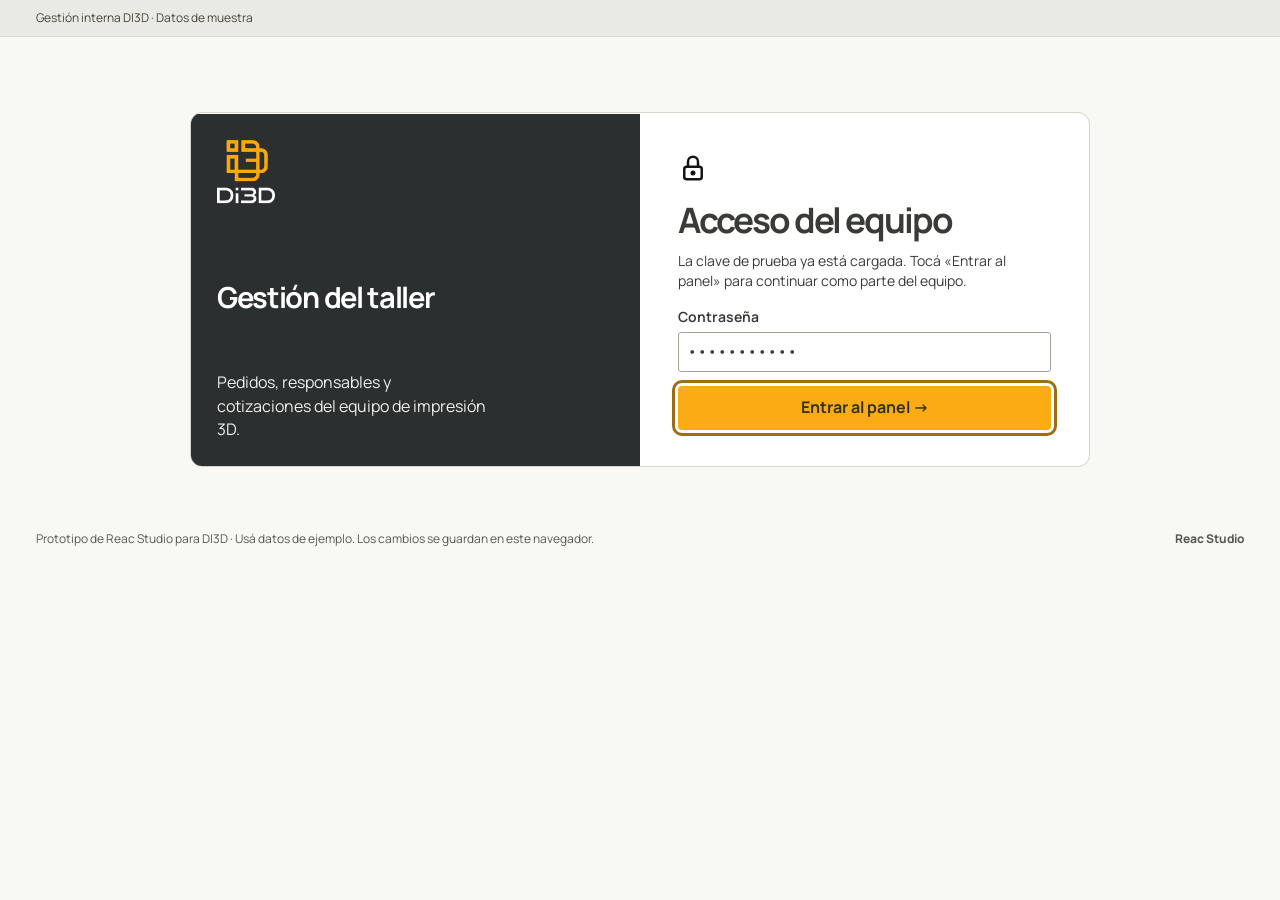
==== commit aff428b6: "Mostrar mockups de los tres trabajos y simplificar las fichas" ====
--- a/index.html
+++ b/index.html
@@ -256,8 +256,10 @@
         <div class="job-grid">
           <section class="job-reference" aria-labelledby="reference-heading">
             <h3 id="reference-heading" class="visually-hidden">Referencia del cliente</h3>
+            <figure id="order-mockup" hidden><img alt=""><figcaption>Mockup ilustrativo</figcaption></figure>
+            <details id="order-reference" open><summary>Archivo del pedido</summary>
             <figure class="attachment" id="receipt-file"><img alt="" hidden><figcaption></figcaption></figure>
-            <a class="text-button download" id="download-file" hidden>Descargar adjunto</a>
+            <a class="text-button download" id="download-file" hidden>Descargar adjunto</a></details>
           </section>
           <section class="exchange" aria-labelledby="exchange-heading">
             <h3 id="exchange-heading">Aclaraciones con el cliente</h3>
--- a/panel.css
+++ b/panel.css
@@ -215,3 +215,17 @@
  .login-art p { margin:0; font-size:13px; }
 }
 body[data-view=login] .masthead { display:none; }
+#overview .recent-row { grid-template-columns:minmax(0,1fr) auto 17px; gap:14px; }
+#overview .recent-piece { display:flex; align-items:center; gap:12px; grid-area:auto; }
+#overview .order-thumbnail { display:block; width:72px; height:54px; object-fit:cover; border-radius:7px; }
+#overview .spot-art { background:#eeece7; }
+#order-mockup { position:relative; margin:0 0 10px; overflow:hidden; border-radius:12px; background:#efede9; }
+#order-mockup img { width:100%; height:clamp(180px,25vw,310px); display:block; object-fit:contain; }
+#order-mockup figcaption { position:absolute; left:10px; bottom:8px; background:#fff; color:#45433f; border-radius:4px; padding:3px 7px; font-size:12px; }
+@media(max-width:650px) {
+ #overview .recent-row { grid-template-columns:minmax(0,1fr) auto; gap:8px; }
+ #overview .recent-row .recent-piece { gap:8px; }
+ #overview .order-thumbnail { width:48px; height:44px; }
+}
+#order-reference { position:relative; }
+#order-reference summary { cursor:pointer; font-weight:650; font-size:14px; padding:12px 0; }
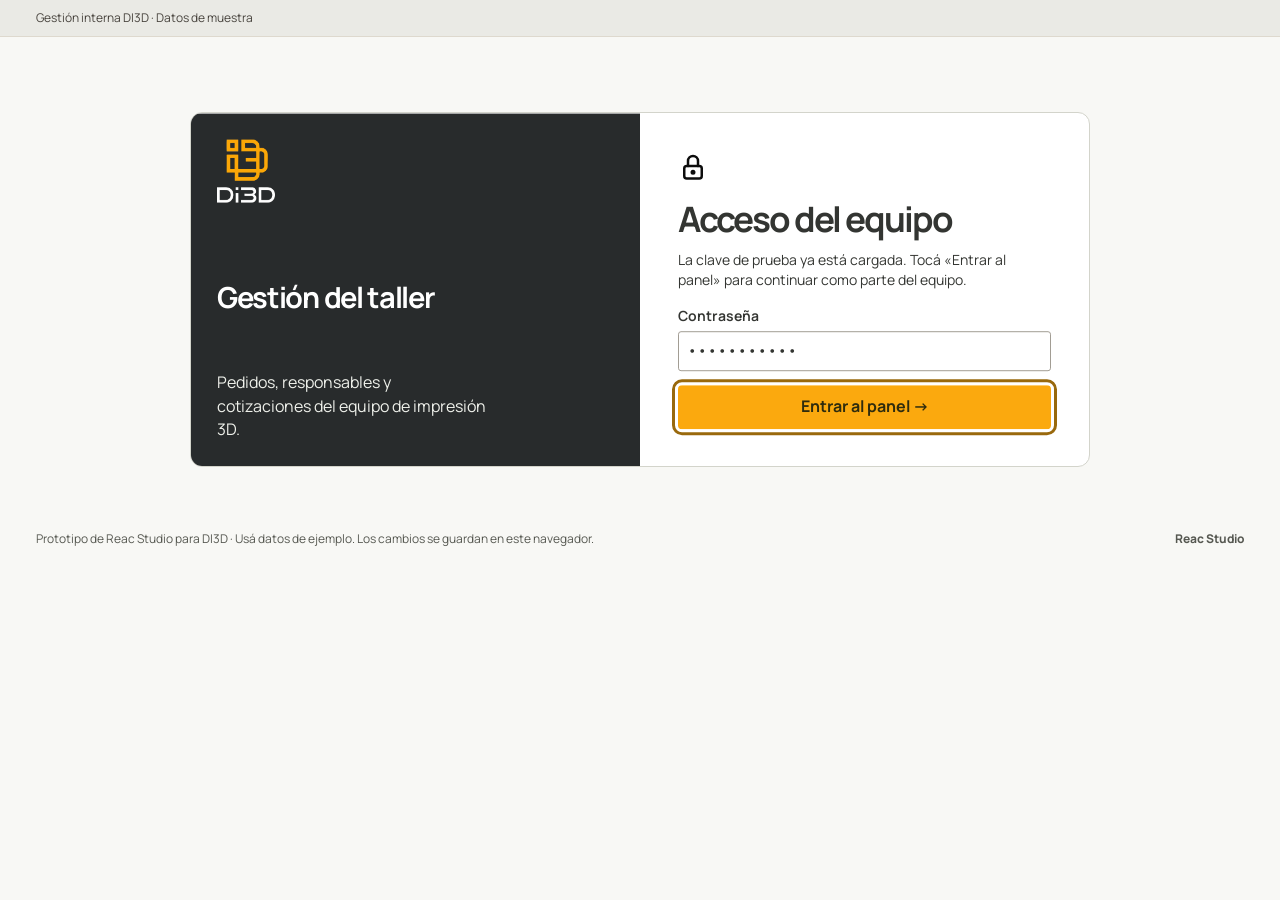
==== commit 11c3a905: "Demostrar la gestión de consultas, historial del equipo y archivo de proyectos" ====
--- a/index.html
+++ b/index.html
@@ -33,6 +33,7 @@
       <button type="button" data-section="inbox"><img src="iconos-tabler/inbox.svg" alt="">Solicitudes</button>
       <button type="button" data-section="board"><img src="iconos-tabler/layout-kanban.svg" alt="">Seguimiento</button>
       <button type="button" data-section="contacts"><img src="iconos-tabler/users.svg" alt="">Contactos</button>
+      <button type="button" data-section="archive"><img src="iconos-tabler/inbox.svg" alt="">Archivo</button>
     </nav>
     <button type="button" id="logout"><img src="iconos-tabler/logout.svg" alt="">Cerrar sesión</button>
   </aside>
@@ -40,7 +41,7 @@
     <div class="shell masthead-inner">
       <button type="button" class="brand" id="home-link" aria-label="DI3D · Volver a la portada"><img src="di3d-blanco.png" width="800" height="870" alt=""></button>
       <h1 id="inbox-heading" tabindex="-1" hidden>Solicitudes de cotización</h1>
-      <span id="site-label">Servicios</span>
+      <label id="member-label" hidden>Integrante de muestra <select id="active-member"><option>Sofía</option><option>Nicolás</option><option>Valentina</option></select></label><span id="site-label">Servicios</span>
     </div>
   </header>
   <main class="shell">
@@ -59,7 +60,7 @@
       </form>
     </section>
     <section id="overview" aria-labelledby="overview-title" class="desk-view" hidden>
-      <header class="desk-head"><div><p class="desk-kicker">Operaciones</p><h1 id="overview-title" tabindex="-1">Resumen del taller</h1></div><span class="desk-date" id="today"></span></header>
+      <header class="desk-head"><div><p class="desk-kicker">Operaciones</p><h1 id="overview-title" tabindex="-1">Resumen del taller</h1></div><button type="button" class="button primary" id="new-project">+ Cargar consulta de WhatsApp</button><span id="today" hidden></span></header>
       <div id="metrics" class="metrics" aria-label="Solicitudes por estado"></div>
       <div class="overview-layout">
         <section class="volume-card"><header><h2>Volumen por servicio</h2>
@@ -73,6 +74,11 @@
         <section class="task-box"><h2>Para atender</h2><div id="task-list"></div></section>
       </div>
     </section>
+    <section id="archive" class="desk-view" aria-labelledby="archive-title" hidden>
+      <header class="desk-head"><h1 id="archive-title" tabindex="-1">Proyectos pasados</h1></header>
+      <label for="archive-search">Buscar por cliente, teléfono, proyecto o referencia</label>
+      <input type="search" id="archive-search"><div id="archive-list"></div>
+    </section>
     <section id="board" aria-labelledby="board-title" class="desk-view" hidden>
       <header class="desk-head"><div><p class="desk-kicker">Operaciones</p><h1 id="board-title" tabindex="-1">Tablero de seguimiento</h1></div></header>
       <p class="muted board-hint">Abrí una ficha para actualizar su estado, responsable o próxima revisión.</p>
@@ -80,7 +86,7 @@
     </section>
     <section id="contacts" aria-labelledby="contacts-title" class="desk-view" hidden>
       <header class="desk-head"><div><p class="desk-kicker">Agenda del equipo</p><h1 id="contacts-title" tabindex="-1">Contactos</h1></div></header>
-      <div class="field desk-search"><label for="contact-search">Buscar por nombre o correo</label><input type="search" id="contact-search"></div>
+      <div class="field desk-search"><label for="contact-search">Buscar por nombre, teléfono o correo</label><input type="search" id="contact-search"></div>
       <div id="contact-list"></div>
     </section>
 
@@ -226,13 +232,13 @@
       <header class="view-bar inbox-header">
         <h2>Bandeja</h2>
         <div class="filter-field">
-          <label for="order-search">Buscar pedido</label><input id="order-search" type="search" placeholder="Pieza, referencia o contacto">
+          <label for="order-search">Buscar pedido</label><input id="order-search" type="search" placeholder="Proyecto, cliente, teléfono o referencia">
           <label for="status-filter">Filtrar por estado</label>
           <select id="status-filter"><option value="">Todos los estados</option></select>
         </div>
       </header>
       <p class="muted" id="inbox-count" role="status"></p>
-      <ul class="request-list" id="request-list"></ul>
+      <ul class="request-list" id="request-list"></ul><button type="button" class="text-button" id="more-orders" hidden>Ver más pedidos</button>
       <template id="request-row">
         <li><button class="request-row" type="button">
           <span class="row-piece"><strong></strong><span></span></span>
@@ -253,6 +259,10 @@
         </header>
         <button id="guide-question" class="button secondary" type="button" hidden></button>
         <p id="late-answer" role="status" hidden>Respuesta nueva del cliente · Cotización ya emitida</p>
+        <section class="project-tools"><div><strong id="source-label"></strong> <button id="change-project" class="text-button">Editar proyecto</button></div>
+          <details id="project-log"><summary>Historial del proyecto</summary><ol id="events"></ol></details>
+          <button class="text-button" id="archive-project"></button>
+        </section>
         <div class="job-grid">
           <section class="job-reference" aria-labelledby="reference-heading">
             <h3 id="reference-heading" class="visually-hidden">Referencia del cliente</h3>
@@ -317,6 +327,24 @@
     </section>
     </div>
   </main>
+  <dialog id="project-dialog" aria-labelledby="project-dialog-title">
+    <form id="project-editor">
+      <h2 id="project-dialog-title">Cargar consulta de WhatsApp</h2>
+      <button type="button" id="wa-example" class="text-button">Usar un mensaje de ejemplo</button>
+      <div class="plan-fields"><label>Cliente<input name="contact" required maxlength="100"></label><label>Teléfono<input name="phone" type="tel" maxlength="40"></label></div>
+      <label>Proyecto<input name="piece" required maxlength="400"></label>
+      <div class="plan-fields"><label>Cantidad<input name="quantity" inputmode="numeric" pattern="[1-9][0-9]*" maxlength="12"></label><label>Servicio<select name="service"></select></label></div>
+      <label>Correo (opcional)<input name="email" type="email" maxlength="254"></label>
+      <label>Mensaje o descripción<textarea name="use" rows="3" maxlength="1800"></textarea></label>
+      <details><summary>Precisiones y archivo</summary>
+        <label>Material<input name="material" maxlength="120"></label><label>Medidas<input name="dimensions" maxlength="180"></label>
+        <label>Adjuntar o reemplazar archivo (hasta 15 MB)<input id="project-file" type="file"></label>
+        <label id="project-remove-label"><input id="project-remove-file" type="checkbox"> Quitar adjunto actual</label>
+      </details>
+      <p id="project-error" role="alert" hidden></p>
+      <div class="form-actions"><button class="button primary" type="submit">Guardar proyecto</button><button type="button" id="close-project" class="text-button">Cancelar</button></div>
+    </form>
+  </dialog>
   <footer class="shell footer"><p>Prototipo de Reac Studio para DI3D · Usá datos de ejemplo. Los cambios se guardan en este navegador.</p><span>Reac Studio</span></footer>
 </body>
 </html>
--- a/panel.css
+++ b/panel.css
@@ -229,3 +229,20 @@
 }
 #order-reference { position:relative; }
 #order-reference summary { cursor:pointer; font-weight:650; font-size:14px; padding:12px 0; }
+#member-label { display:flex;align-items:center;gap:8px;margin-left:auto;font-size:13px; }
+#member-label select {width:auto;min-height:38px}
+body[data-team] #site-label {display:none}
+#project-dialog {width:min(95vw,540px);max-height:90vh;border:1px solid var(--line);border-radius:14px;padding:22px;color:var(--ink)}
+#project-dialog::backdrop {background:#191d1aba}
+#project-editor {display:grid;gap:10px} #project-editor h2 {font-size:26px} #project-editor label {font-size:14px;font-weight:650;display:grid;gap:4px}
+#project-editor .text-button {justify-self:start} #archive-search {max-width:480px;display:block;margin:8px 0 18px}
+.project-tools {border-block:1px solid var(--line);padding:12px 0;margin-bottom:14px;display:grid;gap:6px}
+.project-tools > div {display:flex;align-items:center;justify-content:space-between;gap:8px}
+.project-tools .text-button {justify-self:start;font-size:13px} .project-tools summary {cursor:pointer;font-weight:650;padding:7px 0}
+#events {padding-left:18px;max-height:180px;overflow:auto} #events li {padding:5px 0;font-size:14px} #events strong {font-size:12px}
+.archive-row {display:grid;gap:5px;width:100%;padding:14px;text-align:left;background:white;border:0;border-bottom:1px solid var(--line)}
+.archive-row:hover {background:#fff7e5} #contact-projects {margin-top:24px}
+body[data-view=receipt][data-archived] #inbox {display:none}
+body[data-view=receipt][data-archived] .workspace {display:block}
+@media(max-width:900px){.rail nav {grid-template-columns:repeat(5,minmax(0,1fr))}}
+@media(max-width:650px){#member-label{font-size:12px}body[data-team] .masthead-inner{gap:6px;flex-wrap:wrap}.rail nav button{font-size:11px}}
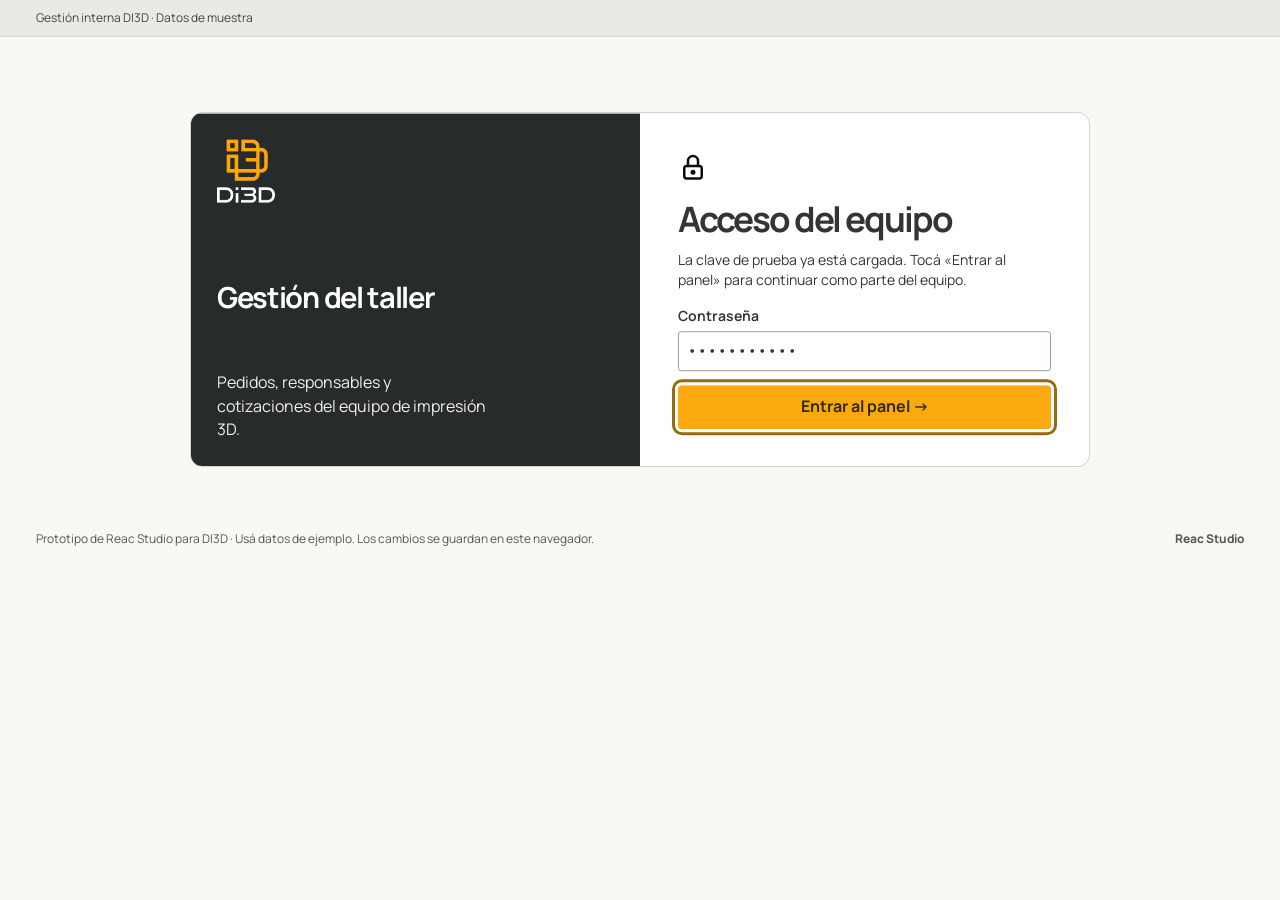
==== commit 57b6c0ac: "Seguir presupuestos, cobros parciales y saldos por proyecto" ====
--- a/index.html
+++ b/index.html
@@ -33,6 +33,7 @@
       <button type="button" data-section="inbox"><img src="iconos-tabler/inbox.svg" alt="">Solicitudes</button>
       <button type="button" data-section="board"><img src="iconos-tabler/layout-kanban.svg" alt="">Seguimiento</button>
       <button type="button" data-section="contacts"><img src="iconos-tabler/users.svg" alt="">Contactos</button>
+      <button type="button" data-section="finance"><img src="iconos-tabler/circle-check.svg" alt="">Presupuestos y cobros</button>
       <button type="button" data-section="archive"><img src="iconos-tabler/inbox.svg" alt="">Archivo</button>
     </nav>
     <button type="button" id="logout"><img src="iconos-tabler/logout.svg" alt="">Cerrar sesión</button>
@@ -73,6 +74,12 @@
         <section class="recent"><header><h2>Últimas solicitudes</h2><button type="button" class="text-button" data-go="inbox">Ver todas →</button></header><div id="recent-list"></div></section>
         <section class="task-box"><h2>Para atender</h2><div id="task-list"></div></section>
       </div>
+    </section>
+    <section id="finance" class="desk-view" aria-labelledby="finance-title" hidden>
+      <header class="desk-head"><div><p class="desk-kicker">Administración · ARS</p><h1 id="finance-title" tabindex="-1">Presupuestos y cobros</h1></div></header>
+      <div class="finance-metrics" id="finance-metrics" role="group" aria-label="Ver proyectos por importe"></div>
+      <div class="finance-head"><h2 id="finance-detail"></h2><label>Período de cobros <select id="finance-period"><option value="month">Este mes</option><option value="previous">Mes anterior</option><option value="all">Todo el historial</option></select></label></div>
+      <div id="finance-rows"></div>
     </section>
     <section id="archive" class="desk-view" aria-labelledby="archive-title" hidden>
       <header class="desk-head"><h1 id="archive-title" tabindex="-1">Proyectos pasados</h1></header>
@@ -316,10 +323,16 @@
             <form id="offer-form" hidden>
               <div class="plan-fields"><div class="field"><label for="offer-number">Número de cotización</label><input id="offer-number" maxlength="80" required></div>
               <div class="field"><label for="offer-date">Fecha de cotización</label><input type="date" id="offer-date" required max="9999-12-31"></div></div>
+              <div class="plan-fields"><label>Importe en pesos<input id="offer-amount" type="number" required min="0.01" max="9999999999.99" step=".01"></label><label>Estado del presupuesto<select id="offer-approval"><option value="pending">Pendiente de aprobación</option><option value="approved">Aprobado</option></select></label></div>
               <div class="field"><label for="offer-file">PDF de la cotización <span>(opcional, hasta 15 MB)</span></label><input type="file" accept=".pdf,application/pdf" id="offer-file"></div>
               <p id="offer-existing" class="small muted"></p>
               <div class="form-actions"><button class="button primary" type="submit" id="save-offer">Guardar como cotizada</button> <button type="button" class="text-button" id="cancel-offer">Cancelar</button></div>
             </form>
+            <section id="payment-record" hidden>
+              <h3>Presupuesto y cobros</h3><p id="payment-summary"></p>
+              <button type="button" class="button primary" id="add-payment">Registrar cobro</button>
+              <div id="payment-list"></div>
+            </section>
             <p id="offer-result" role="status" class="small"></p>
           </section>
         </div>
@@ -327,6 +340,12 @@
     </section>
     </div>
   </main>
+  <dialog id="payment-dialog" aria-labelledby="payment-title"><form id="payment-form">
+    <h2 id="payment-title">Registrar cobro</h2><p id="payment-balance"></p>
+    <div id="payment-fields"><label>Importe en pesos<input id="payment-amount" type="number" step=".01" min=".01"></label><label>Fecha del cobro<input type="date" id="payment-date"></label></div>
+    <label id="void-label" hidden>Motivo de anulación<input id="void-reason" maxlength="200"></label>
+    <p id="payment-error" role="alert" hidden></p><div class="form-actions"><button class="button primary" type="submit">Confirmar</button><button type="button" class="text-button" id="cancel-payment">Cancelar</button></div>
+  </form></dialog>
   <dialog id="project-dialog" aria-labelledby="project-dialog-title">
     <form id="project-editor">
       <h2 id="project-dialog-title">Cargar consulta de WhatsApp</h2>
--- a/panel.css
+++ b/panel.css
@@ -246,3 +246,22 @@
 body[data-view=receipt][data-archived] .workspace {display:block}
 @media(max-width:900px){.rail nav {grid-template-columns:repeat(5,minmax(0,1fr))}}
 @media(max-width:650px){#member-label{font-size:12px}body[data-team] .masthead-inner{gap:6px;flex-wrap:wrap}.rail nav button{font-size:11px}}
+.finance-metrics {display:grid;grid-template-columns:repeat(3,minmax(0,1fr));gap:10px}
+.finance-metric {padding:18px;text-align:left;background:#fafaf7;color:var(--ink);border:1px solid var(--line);border-radius:9px}
+.finance-metric[aria-pressed=true] {background:#fff3ce;border-color:#ab822d}
+.finance-metric strong,.finance-row small {display:block}
+.finance-metric strong {font-size:clamp(22px,2.5vw,36px);margin-top:8px}
+.finance-head,.finance-row,.payment-row {display:flex;justify-content:space-between;align-items:center;gap:12px}
+.finance-head {margin:24px 0 10px;flex-wrap:wrap}
+.finance-head select {width:auto}
+.finance-row {width:100%;padding:14px 4px;background:white;border:0;border-top:1px solid var(--line);text-align:left;color:var(--ink)}
+.finance-row:hover {background:#fff7df}
+.finance-row small {margin-top:3px;color:var(--muted)}
+#payment-record {margin:14px 0;padding:14px;border:1px solid var(--line);border-radius:8px}
+#payment-summary {margin:8px 0 12px}
+.payment-row {border-top:1px solid var(--line);margin-top:8px;padding-top:8px;flex-wrap:wrap}
+#payment-dialog {width:min(94vw,430px);border:1px solid var(--line);border-radius:12px;padding:20px}
+#payment-dialog::backdrop {background:#191d1aba}
+#payment-form {display:grid;gap:14px} #payment-form label {display:grid;gap:5px;margin-bottom:8px}
+@media(max-width:900px){.rail nav {grid-template-columns:repeat(6,minmax(0,1fr))}}
+@media(max-width:650px){.rail nav {grid-template-columns:repeat(3,minmax(0,1fr))}.rail nav button{flex-direction:row}.finance-metrics {grid-template-columns:1fr}.finance-metric {display:flex;align-items:center;justify-content:space-between;padding:12px}.finance-metric strong{margin:0}}
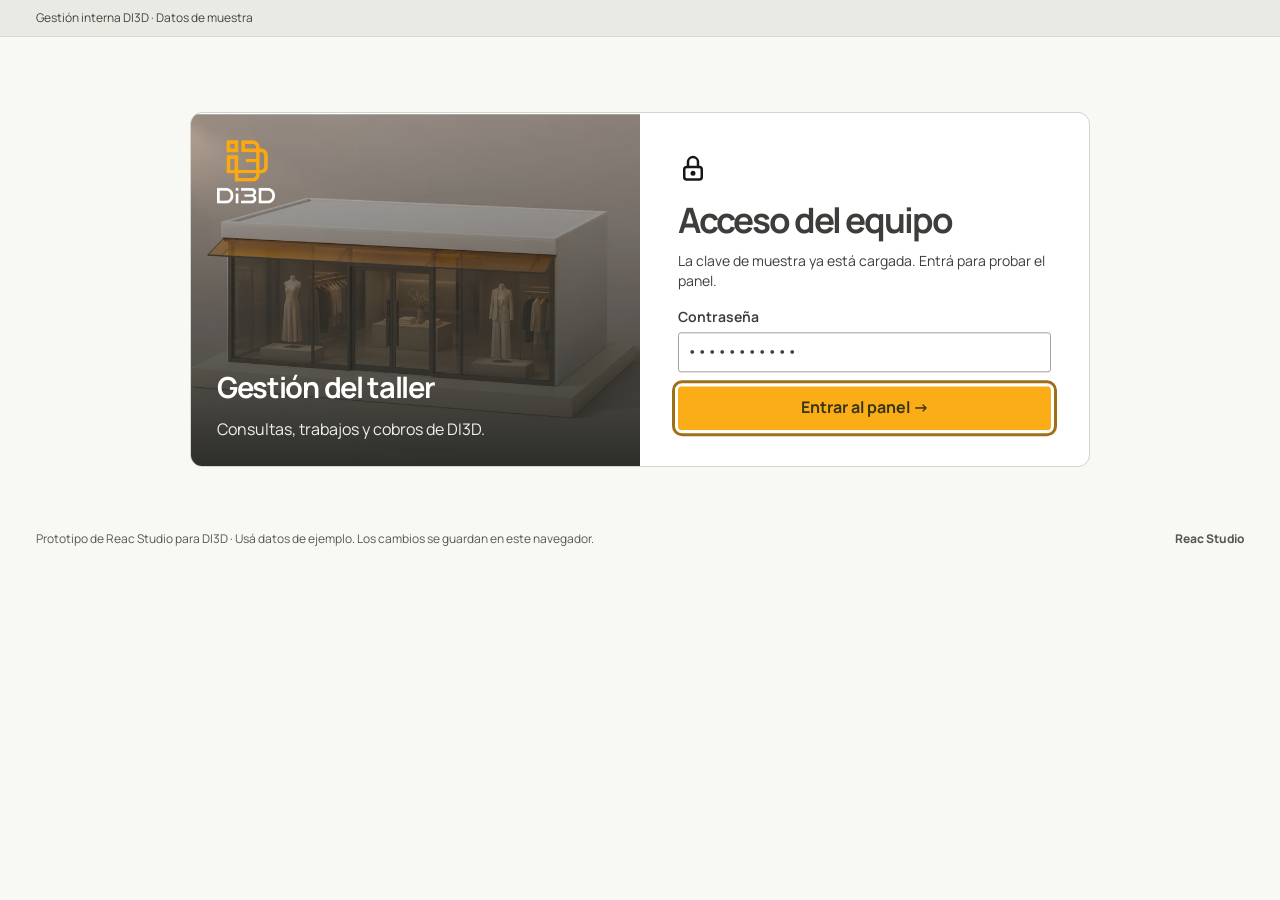
==== commit 2a26c50b: "Priorizar el próximo trabajo y los cobros en la presentación del taller" ====
--- a/index.html
+++ b/index.html
@@ -33,9 +33,11 @@
       <button type="button" data-section="inbox"><img src="iconos-tabler/inbox.svg" alt="">Solicitudes</button>
       <button type="button" data-section="board"><img src="iconos-tabler/layout-kanban.svg" alt="">Seguimiento</button>
       <button type="button" data-section="contacts"><img src="iconos-tabler/users.svg" alt="">Contactos</button>
-      <button type="button" data-section="finance"><img src="iconos-tabler/circle-check.svg" alt="">Presupuestos y cobros</button>
-      <button type="button" data-section="archive"><img src="iconos-tabler/inbox.svg" alt="">Archivo</button>
+      <button type="button" data-section="finance"><img src="iconos-tabler/circle-check.svg" alt=""><span class="nav-long">Presupuestos y cobros</span><span class="nav-short">Cobros</span></button>
+      <button type="button" data-section="archive"><img src="iconos-tabler/archive.svg" alt="">Proyectos pasados</button>
+      <button type="button" id="more-nav" popovertarget="more-sections"><span aria-hidden="true">•••</span>Más</button>
     </nav>
+    <div id="more-sections" popover></div>
     <button type="button" id="logout"><img src="iconos-tabler/logout.svg" alt="">Cerrar sesión</button>
   </aside>
   <header class="masthead">
@@ -49,11 +51,11 @@
     <noscript><p>Activá JavaScript para probar la muestra local.</p></noscript>
     <p class="error banner" id="storage-error" role="alert" hidden></p>
     <section id="login" class="login" aria-labelledby="login-title" hidden>
-      <div class="login-art"><img class="login-logo" src="di3d-blanco.png" alt="DI3D"><strong>Gestión del taller</strong><p>Pedidos, responsables y cotizaciones del equipo de impresión 3D.</p></div>
+      <div class="login-art"><img class="login-logo" src="di3d-blanco.png" alt="DI3D"><strong>Gestión del taller</strong><p>Consultas, trabajos y cobros de DI3D.</p></div>
       <form id="login-form">
         <img src="iconos-tabler/lock.svg" width="30" height="30" alt="">
         <h1 id="login-title" tabindex="-1">Acceso del equipo</h1>
-        <p>La clave de prueba ya está cargada. Tocá «Entrar al panel» para continuar como parte del equipo.</p>
+        <p>La clave de muestra ya está cargada. Entrá para probar el panel.</p>
         <div class="field"><label for="team-pass">Contraseña</label><input id="team-pass" type="password" autocomplete="off" required aria-describedby="login-error"></div>
         <p class="error" id="login-error" role="alert" hidden></p>
         <button type="submit" class="button primary">Entrar al panel →</button>
@@ -64,13 +66,8 @@
       <header class="desk-head"><div><p class="desk-kicker">Operaciones</p><h1 id="overview-title" tabindex="-1">Resumen del taller</h1></div><button type="button" class="button primary" id="new-project">+ Cargar consulta de WhatsApp</button><span id="today" hidden></span></header>
       <div id="metrics" class="metrics" aria-label="Solicitudes por estado"></div>
       <div class="overview-layout">
-        <section class="volume-card"><header><h2>Volumen por servicio</h2>
-          <div class="volume-switch" role="group" aria-label="Medida del gráfico">
-            <button type="button" data-volume="quantity" aria-pressed="true">Unidades</button>
-            <button type="button" data-volume="orders" aria-pressed="false">Solicitudes</button>
-          </div></header><div id="volume-chart" aria-live="polite"></div>
-        </section>
         <article id="spotlight" class="spotlight"></article>
+        <button type="button" id="balance-link" class="balance-link"><span>Saldo por cobrar</span><strong id="overview-balance"></strong><small id="balance-count"></small><span class="balance-action">Ver proyectos pendientes →</span></button>
         <section class="recent"><header><h2>Últimas solicitudes</h2><button type="button" class="text-button" data-go="inbox">Ver todas →</button></header><div id="recent-list"></div></section>
         <section class="task-box"><h2>Para atender</h2><div id="task-list"></div></section>
       </div>
@@ -84,7 +81,7 @@
     <section id="archive" class="desk-view" aria-labelledby="archive-title" hidden>
       <header class="desk-head"><h1 id="archive-title" tabindex="-1">Proyectos pasados</h1></header>
       <label for="archive-search">Buscar por cliente, teléfono, proyecto o referencia</label>
-      <input type="search" id="archive-search"><div id="archive-list"></div>
+      <input type="search" id="archive-search" placeholder="Nombre, teléfono o referencia"><div id="archive-list"></div>
     </section>
     <section id="board" aria-labelledby="board-title" class="desk-view" hidden>
       <header class="desk-head"><div><p class="desk-kicker">Operaciones</p><h1 id="board-title" tabindex="-1">Tablero de seguimiento</h1></div></header>
@@ -93,7 +90,7 @@
     </section>
     <section id="contacts" aria-labelledby="contacts-title" class="desk-view" hidden>
       <header class="desk-head"><div><p class="desk-kicker">Agenda del equipo</p><h1 id="contacts-title" tabindex="-1">Contactos</h1></div></header>
-      <div class="field desk-search"><label for="contact-search">Buscar por nombre, teléfono o correo</label><input type="search" id="contact-search"></div>
+      <div class="field desk-search"><label for="contact-search">Buscar por nombre, teléfono o correo</label><input type="search" id="contact-search" placeholder="Nombre, teléfono o correo"></div>
       <div id="contact-list"></div>
     </section>
 
--- a/panel.css
+++ b/panel.css
@@ -167,33 +167,21 @@
 .rail [aria-current=page],.rail [aria-current=page]:hover { color:#222522; background:white; box-shadow:inset 3px 0 #eca420,0 0 0 1px #dcded9; }
 .rail :focus-visible { outline-color:#956000; }
 #overview .desk-head h1 { font-size:clamp(29px,2.45vw,40px); }
-#overview .metrics,#overview .recent,#overview .task-box,.volume-card { border:1px solid #dedfda; border-radius:12px; }
+#overview .metrics,#overview .recent,#overview .task-box { border:1px solid #dedfda; border-radius:12px; }
 #overview .metric { padding:20px; }
 #overview .metric strong { font-size:32px; }
 #overview .metric img { width:19px;height:19px; }
 .overview-layout { display:grid;grid-template-columns:minmax(0,1.75fr) minmax(290px,1fr);gap:18px;margin-top:18px; }
 .overview-layout > * { min-width:0; }
-.volume-card { padding:22px; }
-.volume-card header { display:flex;align-items:center;justify-content:space-between;gap:10px;flex-wrap:wrap; }
-.volume-switch { display:flex;background:#f3f4f1;border-radius:7px;padding:3px; }
-.volume-switch button { border:0;background:transparent;color:#575b55;padding:6px 10px;border-radius:5px;font-weight:650;font-size:12px;min-height:34px; }
-.volume-switch button[aria-pressed=true] { background:white;color:#232522;box-shadow:0 0 0 1px #dddfd9; }
-#volume-chart { display:grid;gap:17px;margin-top:25px; }
-.volume-row { display:grid;grid-template-columns:1fr auto;gap:6px;font-size:14px; }
-.volume-row strong { font-variant-numeric:tabular-nums; }
-.volume-track { grid-column:1/-1;height:10px;background:#f0f1ed;border-radius:3px;overflow:hidden; }
-.volume-fill { height:100%;background:#717c80;border-radius:3px; }
-.volume-row:first-child .volume-fill { background:#e4a026; }
-#overview .spotlight { position:relative;display:block;background:#f8f8f5;color:#232623;border:1px solid #dcdfd7; }
-#overview .spot-info { position:relative;padding:20px; }
-#overview .spot-label { color:#755319; }
-#overview .spot-info h2 { font-size:23px;max-width:70%; }
-#overview .spot-info p { color:#535954; }
-#overview .spot-pending { color:#353936; }
-#overview .spot-art { position:absolute;top:20px;right:16px;width:25%;max-width:94px;border-radius:7px;pointer-events:none; }
-@media(max-width:1150px) { .overview-layout { grid-template-columns:minmax(0,1.4fr) minmax(250px,1fr); } #overview .recent-row { column-gap:8px; } }
+#overview .spotlight { display:flex; align-items:stretch; background:#272b28; color:white; }
+#overview .spot-info { padding:clamp(18px,2vw,32px); }
+#overview .spot-art { width:38%; min-width:0; object-fit:cover; }
+#overview .spot-pending { border:0; padding:0; margin:12px 0; }
+.balance-link { display:flex;flex-direction:column;align-items:flex-start;justify-content:center;gap:6px;padding:24px;text-align:left;background:#fff9eb;border:1px solid #e6d6b3;border-radius:10px;color:var(--ink); }
+.balance-link:hover { background:#fff2d0; }
+.balance-link strong { font-size:clamp(28px,3vw,44px);line-height:1.1;font-variant-numeric:tabular-nums; }
+.balance-action { margin-top:12px;text-decoration:underline;text-underline-offset:4px;font-weight:650; }
 @media(max-width:1000px) { .overview-layout { grid-template-columns:1fr; } }
-@media(max-width:650px) { #overview .metric { padding:14px; } .volume-card { padding:16px; } .volume-switch button { min-height:44px; } .rail { border-right:0;border-bottom:1px solid #dedfda; } }
 #overview-title:focus { outline:none; }
 
 #home-link img,.rail-brand img { display:block; width:auto; height:56px; }
@@ -265,3 +253,44 @@
 #payment-form {display:grid;gap:14px} #payment-form label {display:grid;gap:5px;margin-bottom:8px}
 @media(max-width:900px){.rail nav {grid-template-columns:repeat(6,minmax(0,1fr))}}
 @media(max-width:650px){.rail nav {grid-template-columns:repeat(3,minmax(0,1fr))}.rail nav button{flex-direction:row}.finance-metrics {grid-template-columns:1fr}.finance-metric {display:flex;align-items:center;justify-content:space-between;padding:12px}.finance-metric strong{margin:0}}
+/* Shared workshop surfaces */
+body[data-team] { background:var(--canvas); }
+body[data-team] .masthead { background:white; }
+.rail { background:#fff; }
+.rail [aria-current=page] { background:#fff4da; }
+#more-nav,.nav-short { display:none; }
+.desk-head h1,#overview .desk-head h1 { font-size:clamp(30px,3vw,44px); }
+body[data-team] .desk-kicker,.spot-label { font-size:13px;letter-spacing:0;text-transform:none; }
+.recent,.task-box { align-self:start; }
+#contact-list,#archive-list,#finance-rows { background:white;border:1px solid var(--line);border-radius:10px;padding:0 16px; }
+#contact-list > :first-child,#finance-rows > :first-child { border-top:0; }
+.archive-row:last-child { border:0; }
+#archive-search,#contact-search { width:100%;max-width:32rem;min-height:44px;border:1px solid #979a91;border-radius:6px;padding:8px 12px;font:inherit; }
+body[data-team] :is(.task span,.recent-row small,.contact-row small,.work-order small,.work-owner,.badge,.row-meta time,.row-piece > span,.ref) { font-size:13px; }
+.finance-row { padding-block:18px; }
+.finance-row strong,.finance-metric strong { font-variant-numeric:tabular-nums; }
+.login-art { justify-content:flex-end;background:linear-gradient(0deg,rgba(27,28,24,.96),rgba(27,28,24,.24)),url("mockups/local.webp") center/cover; }
+.login-art .login-logo { margin-bottom:auto; }
+.login-art strong { margin-top:32px; }
+@media(max-width:650px) {
+ body[data-team] { padding-bottom:calc(66px + env(safe-area-inset-bottom)); }
+ .rail { position:fixed;inset:auto 0 0;z-index:5;display:block;padding:4px 4px calc(4px + env(safe-area-inset-bottom));border:0;border-top:1px solid var(--line); }
+ .rail-brand,.nav-long { display:none; }
+ .nav-short { display:inline; }
+ .rail nav { grid-template-columns:repeat(5,minmax(0,1fr));gap:1px; }
+ .rail nav button,#more-nav { display:flex;flex-direction:column;min-height:52px;padding:4px 0;font-size:12px; }
+ #more-nav > span { height:15px;line-height:15px; }
+ #more-sections { position:fixed;inset:auto 8px calc(66px + env(safe-area-inset-bottom)) auto;margin:0;padding:6px;border:1px solid var(--line);border-radius:10px;box-shadow:0 8px 24px #2222; }
+ #more-sections button { width:100%;justify-content:start;min-height:44px;padding-inline:14px;font-size:14px; }
+ .rail:has(#more-sections [aria-current=page]) #more-nav { background:#fff4da; }
+ .desk-head { gap:12px; }
+ #overview .spot-info { padding:16px; }
+ #overview .spot-art { width:32%; }
+ #overview .spot-info h2 { font-size:22px; }
+ #overview .metric { padding:12px;gap:5px; }
+ .balance-link { padding:16px; }
+ .login-art { min-height:130px;align-content:end; }
+ .login-art strong { margin:0; }
+ .login-art .login-logo { margin:0; }
+ body[data-team] .masthead h1 { font-size:17px; }
+}
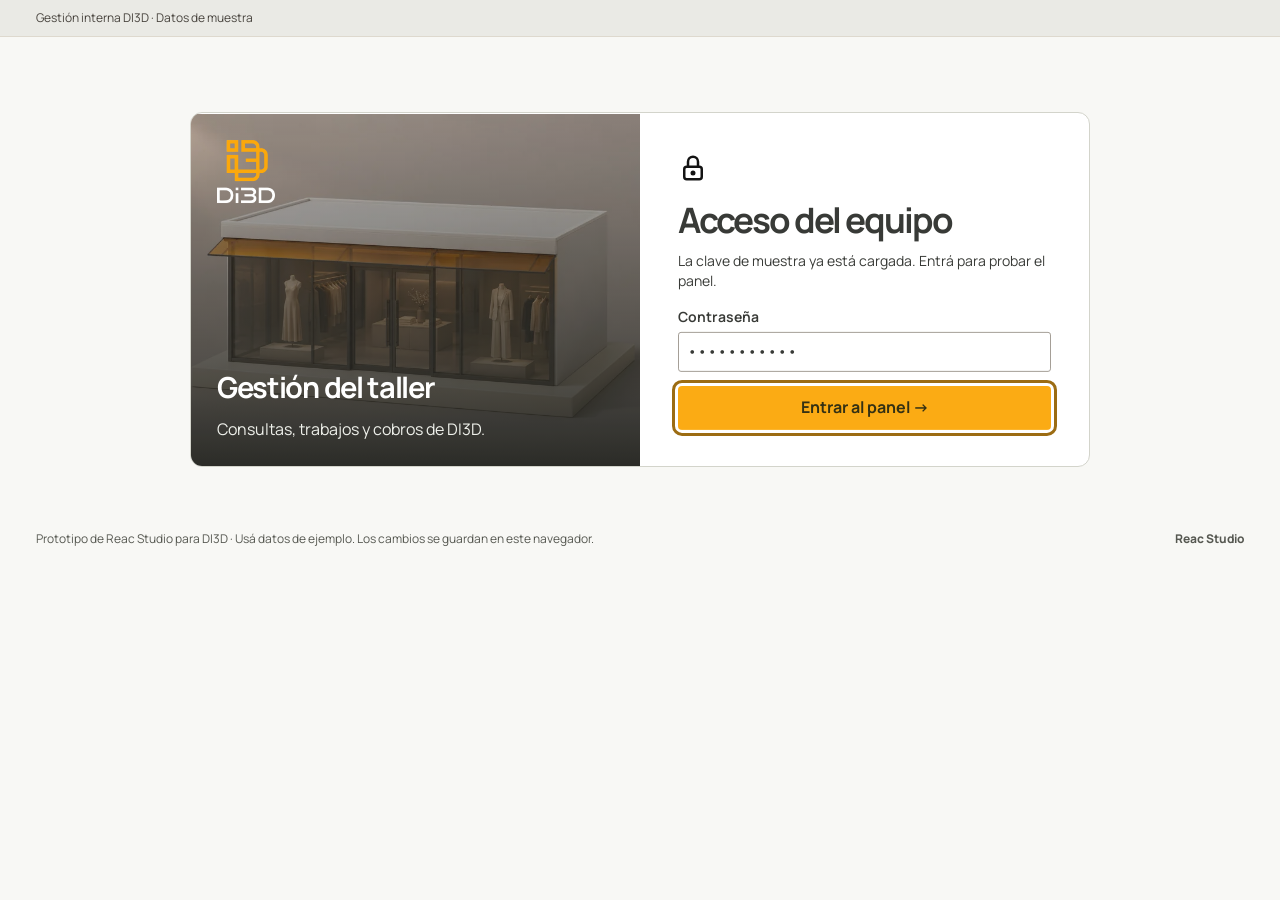
==== commit c6c335c5: "Organizar la ficha según la tarea y acercar aprobación y cobro" ====
--- a/index.html
+++ b/index.html
@@ -234,7 +234,7 @@
     <div class="workspace" id="workspace" hidden>
     <section id="inbox" aria-labelledby="inbox-heading" hidden>
       <header class="view-bar inbox-header">
-        <h2>Bandeja</h2>
+        <div class="inbox-title"><h2>Pedidos</h2><button type="button" class="button secondary" id="inbox-new">+ Cargar consulta</button></div>
         <div class="filter-field">
           <label for="order-search">Buscar pedido</label><input id="order-search" type="search" placeholder="Proyecto, cliente, teléfono o referencia">
           <label for="status-filter">Filtrar por estado</label>
@@ -259,34 +259,29 @@
         <header class="job-head">
           <div class="receipt-meta"><span id="service-output"></span><span id="receipt-status" class="badge"></span></div>
           <h2 id="piece-title" tabindex="-1"></h2>
-          <div class="facts"><strong id="quantity-output"></strong><span id="receipt-material"><span id="material-output"></span></span></div>
+          <div class="facts"><span id="receipt-client"></span><strong id="quantity-output"></strong><span id="receipt-material"><span id="material-output"></span></span></div>
         </header>
         <button id="guide-question" class="button secondary" type="button" hidden></button>
         <p id="late-answer" role="status" hidden>Respuesta nueva del cliente · Cotización ya emitida</p>
-        <section class="project-tools"><div><strong id="source-label"></strong> <button id="change-project" class="text-button">Editar proyecto</button></div>
-          <details id="project-log"><summary>Historial del proyecto</summary><ol id="events"></ol></details>
-          <button class="text-button" id="archive-project"></button>
-        </section>
         <div class="job-grid">
-          <section class="job-reference" aria-labelledby="reference-heading">
-            <h3 id="reference-heading" class="visually-hidden">Referencia del cliente</h3>
-            <figure id="order-mockup" hidden><img alt=""><figcaption>Mockup ilustrativo</figcaption></figure>
-            <details id="order-reference" open><summary>Archivo del pedido</summary>
-            <figure class="attachment" id="receipt-file"><img alt="" hidden><figcaption></figcaption></figure>
-            <a class="text-button download" id="download-file" hidden>Descargar adjunto</a></details>
-          </section>
-          <section class="exchange" aria-labelledby="exchange-heading">
-            <h3 id="exchange-heading">Aclaraciones con el cliente</h3>
-            <div id="exchange-history"></div>
-            <form id="ask-form">
-              <div class="field"><label for="question">¿Qué dato necesitás para cotizar?</label><input id="question" required maxlength="400"></div>
-              <button class="button primary" type="submit" id="ask">Pedir aclaración</button>
+          <section class="quote-record" aria-labelledby="quote-record-title">
+            <header><h3 id="quote-record-title">Presupuesto</h3><button class="text-button" type="button" id="edit-offer">Registrar cotización</button></header>
+            <div id="offer-read" hidden><p id="offer-info"></p><a class="text-button" id="offer-download" hidden>Descargar PDF</a></div>
+            <form id="offer-form" hidden>
+              <div class="plan-fields"><div class="field"><label for="offer-number">Número de cotización</label><input id="offer-number" maxlength="80" required></div>
+              <div class="field"><label for="offer-date">Fecha de cotización</label><input type="date" id="offer-date" required max="9999-12-31"></div></div>
+              <div class="plan-fields"><label>Importe en pesos<input id="offer-amount" type="number" required min="0.01" max="9999999999.99" step=".01"></label><label>Estado del presupuesto<select id="offer-approval"><option value="pending">Pendiente de aprobación</option><option value="approved">Aprobado</option></select></label></div>
+              <div class="field"><label for="offer-file">PDF de la cotización <span>(opcional, hasta 15 MB)</span></label><input type="file" accept=".pdf,application/pdf" id="offer-file"></div>
+              <p id="offer-existing" class="small muted"></p>
+              <div class="form-actions"><button class="button primary" type="submit" id="save-offer">Guardar presupuesto</button> <button type="button" class="text-button" id="cancel-offer">Cancelar</button></div>
             </form>
-            <button class="button primary" type="button" id="open-reply" hidden>Responder como cliente →</button>
-            <button class="text-button" type="button" id="copy-reply" hidden>Copiar enlace local del cliente</button>
-            <p id="copy-result" class="small muted" role="status"></p>
-            <button class="text-button" type="button" id="ask-again" hidden>Pedir otra aclaración</button>
-            <p class="error" role="alert" id="ask-error" hidden></p>
+            <section id="payment-record" hidden>
+              <p id="payment-summary"></p>
+            <button type="button" class="button primary" id="approve-offer" hidden>Registrar aprobación</button>
+              <button type="button" class="button primary" id="add-payment">Registrar cobro</button>
+              <div id="payment-list"></div>
+            </section>
+            <p id="offer-result" role="status" class="small"></p>
           </section>
           <section class="tracking" aria-labelledby="tracking-title">
             <h3 id="tracking-title">Seguimiento interno</h3>
@@ -307,6 +302,20 @@
           </form>
             <p class="small" id="follow-result" role="status"></p>
           </section>
+          <details class="exchange" id="exchange-details">
+            <summary>Aclaraciones con el cliente</summary>
+            <div id="exchange-history"></div>
+            <form id="ask-form">
+              <div class="field"><label for="question">¿Qué dato necesitás para cotizar?</label><input id="question" required maxlength="400"></div>
+              <button class="button primary" type="submit" id="ask">Pedir aclaración</button>
+            </form>
+            <button class="button primary" type="button" id="open-reply" hidden>Responder como cliente →</button>
+            <button class="text-button" type="button" id="copy-reply" hidden>Copiar enlace local del cliente</button>
+            <p id="copy-result" class="small muted" role="status"></p>
+            <button class="text-button" type="button" id="ask-again" hidden>Pedir otra aclaración</button>
+            <p class="error" role="alert" id="ask-error" hidden></p>
+          </details>
+          <details class="project-specs"><summary>Datos, mockup y archivos del pedido</summary>
           <dl class="job-details">
             <div><dt>Pedido</dt><dd><span id="receipt-reference" class="reference-code"></span> · <time id="receipt-date"></time></dd></div>
             <div><dt>Contacto</dt><dd><span id="name-output"></span><span id="email-output" class="email"></span></dd></div>
@@ -314,24 +323,18 @@
             <div id="guidance-output" hidden><dt>Material</dt><dd>El cliente pidió orientación.</dd></div>
             <div id="receipt-dimensions"><dt>Medidas aproximadas</dt><dd id="dimensions-output"></dd></div>
           </dl>
-          <section class="quote-record" aria-labelledby="quote-record-title">
-            <header><h3 id="quote-record-title">Cotización del equipo</h3><button class="text-button" type="button" id="edit-offer">Registrar cotización</button></header>
-            <div id="offer-read" hidden><p id="offer-info"></p><a class="text-button" id="offer-download" hidden>Descargar PDF</a></div>
-            <form id="offer-form" hidden>
-              <div class="plan-fields"><div class="field"><label for="offer-number">Número de cotización</label><input id="offer-number" maxlength="80" required></div>
-              <div class="field"><label for="offer-date">Fecha de cotización</label><input type="date" id="offer-date" required max="9999-12-31"></div></div>
-              <div class="plan-fields"><label>Importe en pesos<input id="offer-amount" type="number" required min="0.01" max="9999999999.99" step=".01"></label><label>Estado del presupuesto<select id="offer-approval"><option value="pending">Pendiente de aprobación</option><option value="approved">Aprobado</option></select></label></div>
-              <div class="field"><label for="offer-file">PDF de la cotización <span>(opcional, hasta 15 MB)</span></label><input type="file" accept=".pdf,application/pdf" id="offer-file"></div>
-              <p id="offer-existing" class="small muted"></p>
-              <div class="form-actions"><button class="button primary" type="submit" id="save-offer">Guardar como cotizada</button> <button type="button" class="text-button" id="cancel-offer">Cancelar</button></div>
-            </form>
-            <section id="payment-record" hidden>
-              <h3>Presupuesto y cobros</h3><p id="payment-summary"></p>
-              <button type="button" class="button primary" id="add-payment">Registrar cobro</button>
-              <div id="payment-list"></div>
-            </section>
-            <p id="offer-result" role="status" class="small"></p>
+          <section class="job-reference" aria-labelledby="reference-heading">
+            <h3 id="reference-heading" class="visually-hidden">Referencia del cliente</h3>
+            <figure id="order-mockup" hidden><img alt=""><figcaption>Mockup ilustrativo</figcaption></figure>
+            <details id="order-reference" open><summary>Archivo del pedido</summary>
+            <figure class="attachment" id="receipt-file"><img alt="" hidden><figcaption></figcaption></figure>
+            <a class="text-button download" id="download-file" hidden>Descargar adjunto</a></details>
           </section>
+          </details>
+        <section class="project-tools"><div><strong id="source-label"></strong> <button id="change-project" class="text-button">Editar proyecto</button></div>
+          <details id="project-log"><summary>Historial del proyecto</summary><ol id="events"></ol></details>
+          <button class="text-button" id="archive-project"></button>
+        </section>
         </div>
       </article>
     </section>
--- a/panel.css
+++ b/panel.css
@@ -294,3 +294,37 @@
  .login-art .login-logo { margin:0; }
  body[data-team] .masthead h1 { font-size:17px; }
 }
+
+/* Pedido seleccionado y acciones del taller */
+body[data-team]:is([data-view=receipt],[data-view=inbox]) main { max-width:none; }
+.inbox-title { display:flex;align-items:center;justify-content:space-between;gap:8px;margin-bottom:16px;flex-wrap:wrap; }
+.inbox-title h2 { margin:0; }
+.inbox-title .button { font-size:14px;min-height:44px; }
+.request-row { background:white;padding:12px 16px; }
+.request-row[aria-current=true] { background:#fff4d9;color:var(--ink); }
+.request-row[aria-current=true] :is(.row-meta,time,.row-piece > span,.reference-code) { color:#51432a; }
+#receipt { min-width:0; }
+.job { background:white;padding:clamp(16px,2vw,32px);border:1px solid var(--line);border-radius:10px; }
+#piece-title { font-size:clamp(26px,2.4vw,39px);overflow-wrap:anywhere; }
+.job-head .facts { flex-wrap:wrap;gap:8px 16px;margin:10px 0 16px; }
+.facts strong,#receipt-client { font-size:16px; }
+.job-grid { display:flex;flex-direction:column;align-items:stretch;gap:12px; }
+.job-grid > * { margin:0;min-width:0; }
+
+.job-grid .quote-record,#receipt .job-grid .tracking { background:var(--canvas);border:1px solid var(--line);border-radius:8px;padding:16px; }
+.quote-record header { margin-bottom:8px; }
+#payment-record { margin:12px 0 0;padding:12px 0 0;border:0;border-radius:0;border-top:1px solid var(--line); }
+#payment-summary { font-size:16px;font-weight:650; }
+.job-grid summary { min-height:44px;padding:10px 0;cursor:pointer;font-weight:700; }
+.project-specs,.job-grid .exchange { border-top:1px solid var(--line);padding:0; }
+.job-grid .project-tools { border-bottom:0; }
+.project-tools .text-button,.quote-record .button,#edit-tracking { min-height:44px; }
+.job-details { margin:0 0 12px;border:0; }
+@media(min-width:901px) {
+ .workspace { grid-template-columns:clamp(280px,22vw,380px) minmax(0,1fr);gap:clamp(16px,2vw,32px); }
+ #receipt { max-width:76rem; }
+}
+@media(max-width:650px) {
+ .job { padding:14px; }
+ #tracking-read { flex-wrap:wrap; }
+}
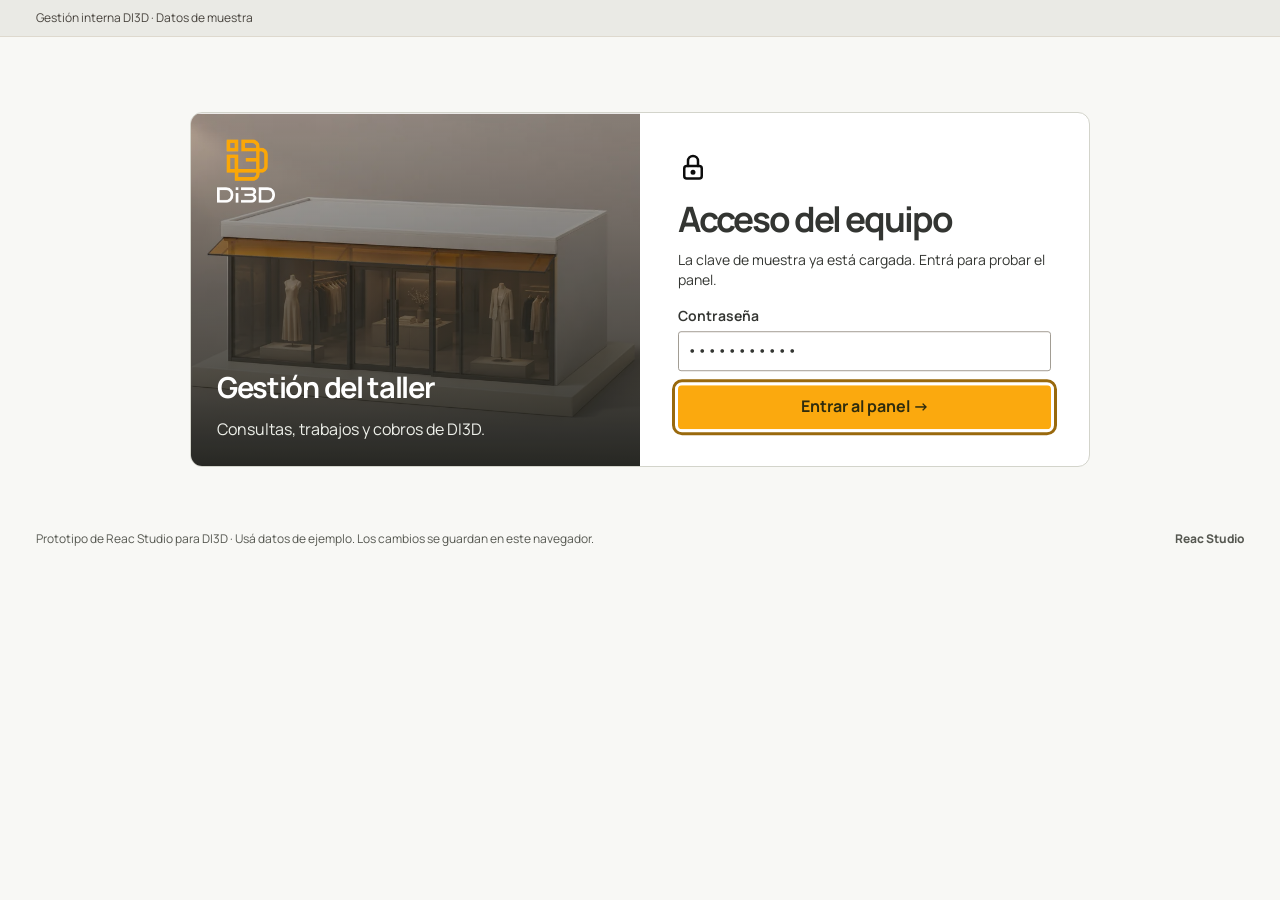
==== commit c8b503dd: "Presentar los pedidos en una bandeja con filtros de color y acentos DI3D" ====
--- a/index.html
+++ b/index.html
@@ -234,15 +234,15 @@
     <div class="workspace" id="workspace" hidden>
     <section id="inbox" aria-labelledby="inbox-heading" hidden>
       <header class="view-bar inbox-header">
-        <div class="inbox-title"><h2>Pedidos</h2><button type="button" class="button secondary" id="inbox-new">+ Cargar consulta</button></div>
+        <div class="inbox-title"><h2>Pedidos</h2><button type="button" class="button primary" id="inbox-new">+ Cargar consulta</button></div>
         <div class="filter-field">
-          <label for="order-search">Buscar pedido</label><input id="order-search" type="search" placeholder="Proyecto, cliente, teléfono o referencia">
-          <label for="status-filter">Filtrar por estado</label>
-          <select id="status-filter"><option value="">Todos los estados</option></select>
+          <label for="order-search">Buscar pedido</label><input id="order-search" type="search" placeholder="Proyecto, cliente o referencia">
+          <form id="state-filters" aria-label="Filtrar pedidos por estado"></form>
         </div>
       </header>
+      <div class="orders-head" aria-hidden="true"><span>Proyecto</span><span>Cliente</span><span>Referencia</span><span>Ingreso</span><span>Estado</span></div>
+      <ul class="request-list" id="request-list"></ul><button type="button" class="text-button" id="more-orders" hidden>Ver más pedidos</button>
       <p class="muted" id="inbox-count" role="status"></p>
-      <ul class="request-list" id="request-list"></ul><button type="button" class="text-button" id="more-orders" hidden>Ver más pedidos</button>
       <template id="request-row">
         <li><button class="request-row" type="button">
           <span class="row-piece"><strong></strong><span></span></span>
--- a/panel.css
+++ b/panel.css
@@ -328,3 +328,63 @@
  .job { padding:14px; }
  #tracking-read { flex-wrap:wrap; }
 }
+
+/* Workspace, orders directory and state filters */
+body[data-team] {
+ --canvas:#f5f5f5; --line:#dedee1; --ink:#262629; --muted:#606066;
+ background:var(--canvas);
+}
+body[data-team] .rail { background:#f1f1f2;border-color:var(--line); }
+.rail-brand { padding-bottom:18px;border-color:var(--line); }
+.rail nav button { font-weight:600;border-radius:8px; }
+.rail [aria-current=page],.rail [aria-current=page]:hover { background:white;box-shadow:inset 3px 0 var(--amber); }
+body[data-team] .masthead { background:var(--canvas); }
+body[data-team] .button { border-radius:7px; }
+body[data-team] :is(input:not([type=radio]),select,textarea) { border-radius:6px; }
+body[data-view=inbox] .workspace { display:block; }
+#inbox { border:1px solid var(--line);border-radius:14px;overflow:hidden;background:white;padding:0;min-height:0; }
+.inbox-header { margin:0;padding:18px 20px 12px; }
+.inbox-title h2 { font-size:26px;letter-spacing:-.04em; }
+#inbox #order-search { max-width:30rem;background:#fafafa;border:1px solid #c7c7cc;border-radius:7px;padding:10px 12px; }
+#state-filters { display:flex;flex-wrap:wrap;gap:6px;margin-top:12px; }
+#state-filters label { position:relative;display:inline-flex;align-items:center;gap:7px;min-height:38px;margin:0;padding:5px 11px;border:1px solid var(--line);border-radius:7px;font-size:13px;font-weight:600;cursor:pointer; }
+#state-filters input { position:absolute;opacity:0;width:1px;height:1px; }
+#state-filters label:has(:checked) { background:#fff3d3;border-color:#ce931f; }
+#state-filters label:focus-within { outline:2px solid #865100;outline-offset:2px; }
+[data-state=new] { --state-dot:#446a98; }
+[data-state=review] { --state-dot:#79559e; }
+[data-state=missing] { --state-dot:#a36400; }
+[data-state=quoted] { --state-dot:#337454; }
+#state-filters label:not([data-state=""])::before,.board-column h2::before {
+ content:"";width:8px;height:8px;flex:none;border-radius:50%;background:var(--state-dot);
+}
+.board-column h2 span { margin-left:auto; }
+.board-column { background:#fafafa;border-color:var(--line); }
+.work-order { border-radius:8px; }
+#inbox-count { margin:0;padding:12px 20px;background:#fafafa; }
+.orders-head { display:none; }
+body[data-view=receipt] .inbox-header { padding:14px; }
+body[data-view=receipt] .inbox-title { gap:6px; }
+body[data-view=receipt] #receipt-back { display:inline-flex;align-items:center;min-height:44px; }
+body[data-view=receipt] .job,body[data-team] .finance-metric { border-radius:14px; }
+@media(min-width:901px) {
+ body[data-view=inbox] #inbox { max-width:100rem; }
+ body[data-view=inbox] .filter-field { display:flex;align-items:center;flex-wrap:wrap;gap:12px; }
+ body[data-view=inbox] .filter-field > label { position:absolute;width:1px;height:1px;overflow:hidden;clip-path:inset(50%); }
+ body[data-view=inbox] #order-search { width:min(100%,24rem);margin:0; }
+ body[data-view=inbox] #state-filters { margin:0; }
+ body[data-view=inbox] .request-row,.orders-head {
+  display:grid;grid-template-columns:minmax(0,2.1fr) minmax(0,1.15fr) minmax(90px,.7fr) minmax(112px,.85fr) minmax(120px,1fr);
+  align-items:center;gap:12px;padding:14px 20px;
+ }
+ .orders-head { background:#fafafa;border-top:1px solid var(--line);color:var(--muted);font-size:13px;font-weight:600; }
+ body[data-view=receipt] .orders-head { display:none; }
+ body[data-view=inbox] :is(.row-piece,.row-meta) { display:contents; }
+ body[data-view=inbox] .row-piece strong {font-size:15px;}
+ body[data-view=inbox] .request-row:hover { background:#fff9eb; }
+}
+@media(max-width:900px) {
+ #state-filters label { min-height:44px; }
+ #inbox .request-row { padding:12px 18px; }
+}
+#inbox-heading:focus { outline:none; }
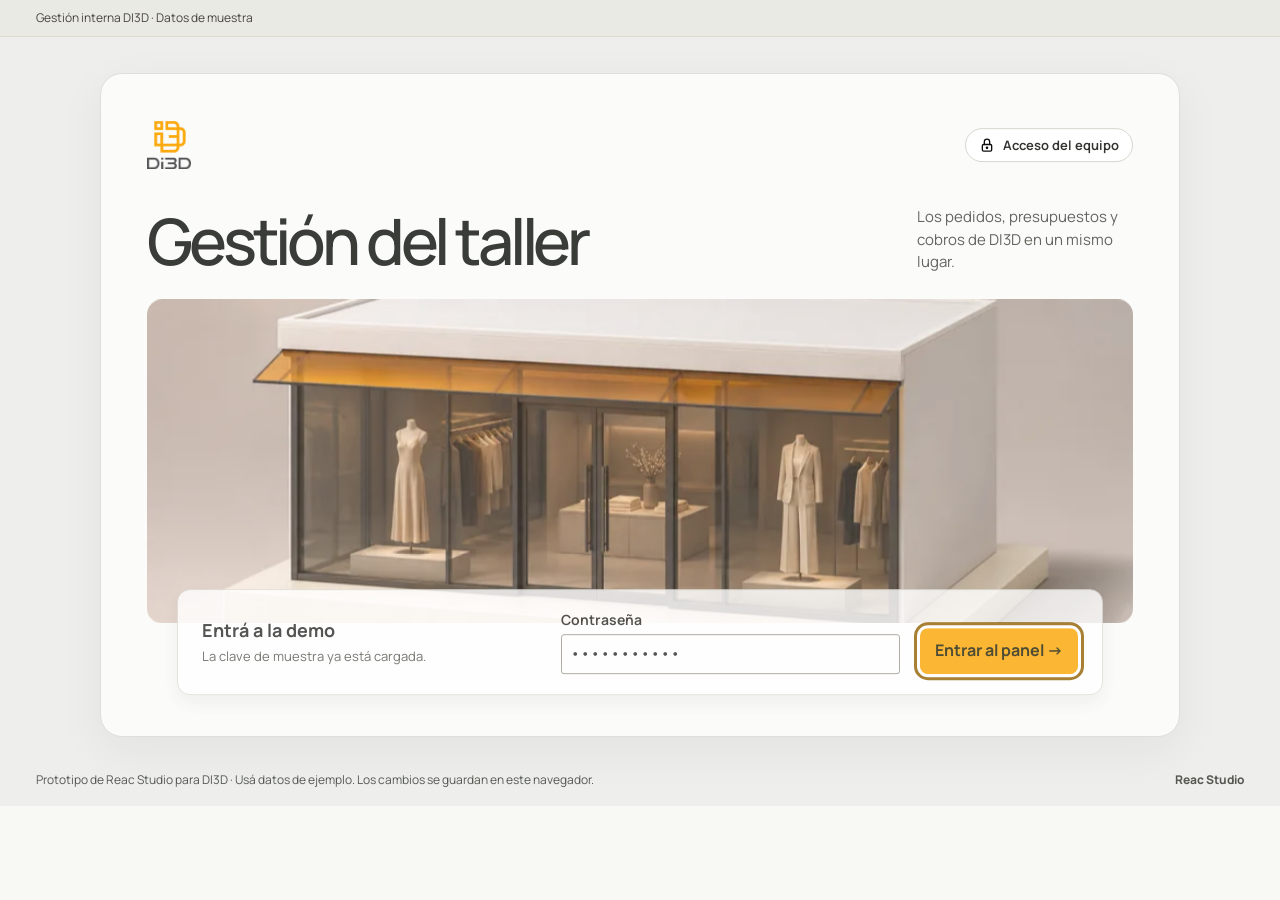
==== commit e228e94b: "Rediseñar el acceso del taller con maqueta panorámica" ====
--- a/index.html
+++ b/index.html
@@ -51,12 +51,18 @@
     <noscript><p>Activá JavaScript para probar la muestra local.</p></noscript>
     <p class="error banner" id="storage-error" role="alert" hidden></p>
     <section id="login" class="login" aria-labelledby="login-title" hidden>
-      <div class="login-art"><img class="login-logo" src="di3d-blanco.png" alt="DI3D"><strong>Gestión del taller</strong><p>Consultas, trabajos y cobros de DI3D.</p></div>
+      <header class="login-brand">
+        <img src="di3d-oscuro.png" width="800" height="870" alt="DI3D">
+        <span><img src="iconos-tabler/lock.svg" alt="" width="16" height="16">Acceso del equipo</span>
+      </header>
+      <div class="login-intro">
+        <h1 id="login-title" tabindex="-1">Gestión del taller</h1>
+        <p>Los pedidos, presupuestos y cobros de DI3D en un mismo lugar.</p>
+      </div>
+      <img class="login-panorama" src="mockups/local.webp" alt="Maqueta ilustrativa de un local comercial con toldo amarillo." width="900" height="600">
       <form id="login-form">
-        <img src="iconos-tabler/lock.svg" width="30" height="30" alt="">
-        <h1 id="login-title" tabindex="-1">Acceso del equipo</h1>
-        <p>La clave de muestra ya está cargada. Entrá para probar el panel.</p>
-        <div class="field"><label for="team-pass">Contraseña</label><input id="team-pass" type="password" autocomplete="off" required aria-describedby="login-error"></div>
+        <div class="login-hint"><strong>Entrá a la demo</strong><p id="login-hint">La clave de muestra ya está cargada.</p></div>
+        <div class="field"><label for="team-pass">Contraseña</label><input id="team-pass" type="password" autocomplete="off" required aria-describedby="login-hint login-error"></div>
         <p class="error" id="login-error" role="alert" hidden></p>
         <button type="submit" class="button primary">Entrar al panel →</button>
         <button type="button" class="text-button" id="cancel-login" hidden>Volver al sitio</button>
--- a/panel.css
+++ b/panel.css
@@ -86,15 +86,6 @@
 .quote-record .text-button { font-size:14px; }
 .quote-record input[type=file] { max-width:100%; }
 #order-search { display:block; width:100%; font:inherit; border:1px solid #9e988f; border-radius:3px; padding:8px; margin-bottom:10px; }
-.login { display:grid; grid-template-columns:minmax(0,1fr) minmax(0,1fr); max-width:900px; margin:5vh auto; border:1px solid var(--line); border-radius:9px; overflow:hidden; background:white; }
-.login-art { display:flex; flex-direction:column; justify-content:space-between; padding:26px; background:#2c312a; color:white; }
-.login-art span { color:#ffd17a; font-size:13px; font-weight:650; }
-.login-art img { width:100%; margin-block:24px; }
-.login-art strong { font-size:29px; letter-spacing:-.045em; }
-.login form { padding:clamp(24px,3vw,45px); align-self:center; }
-.login h1 { font-size:35px; margin:12px 0; }
-.login form > p { font-size:14px; margin-bottom:16px; }
-.login .primary { margin:14px 0 0; width:100%; }
 @media(max-width:1120px) {
  body[data-team] { grid-template-columns:165px minmax(0,1fr); }
  body[data-team] main { padding-inline:20px; }
@@ -130,10 +121,6 @@
  .recent-contact,.recent-row img { display:none; }
  .contact-row { grid-template-columns:auto minmax(0,1fr) auto; gap:8px; font-size:13px; }
  .contact-row img { display:none; }
- .login { grid-template-columns:1fr; margin:12px auto; }
- .login-art { flex-direction:row; align-items:center; padding:10px 20px; }
- .login-art img { display:none; }
- .login-art strong { font-size:18px; }
 }
 
 /* Workshop overview */
@@ -149,8 +136,7 @@
 .metric img { opacity:1; background:#efefe9; box-sizing:content-box; padding:8px; border-radius:10px; }
 .metric[data-state=missing] img { background:#ffe7b4; }
 .metric strong { font-variant-numeric:tabular-nums; }
-.task-box,.recent,.board-column,.login { border-radius:12px; }
-.login-art { background:#232627; }
+.task-box,.recent,.board-column { border-radius:12px; }
 @media(max-width:650px) {
  .spot-art { width:32%; }
  .metric img { width:17px; height:17px; padding:6px; }
@@ -195,13 +181,6 @@
 #late-answer { padding:10px 14px; background:#fff4dc; border-left:3px solid #e4a026; }
 
 body:is([data-team],[data-view=login]) .role-switch { display:none; }
-.login-art .login-logo { display:block; width:58px; height:auto; margin:0 0 30px; }
-.login-art p { color:#eef0ea; max-width:27ch; margin-top:10px; }
-@media(max-width:650px) {
- .login-art { display:grid; grid-template-columns:auto 1fr; gap:2px 14px; padding:18px; }
- .login-art .login-logo { grid-row:span 2; width:42px; margin:0; }
- .login-art p { margin:0; font-size:13px; }
-}
 body[data-view=login] .masthead { display:none; }
 #overview .recent-row { grid-template-columns:minmax(0,1fr) auto 17px; gap:14px; }
 #overview .recent-piece { display:flex; align-items:center; gap:12px; grid-area:auto; }
@@ -269,9 +248,6 @@
 body[data-team] :is(.task span,.recent-row small,.contact-row small,.work-order small,.work-owner,.badge,.row-meta time,.row-piece > span,.ref) { font-size:13px; }
 .finance-row { padding-block:18px; }
 .finance-row strong,.finance-metric strong { font-variant-numeric:tabular-nums; }
-.login-art { justify-content:flex-end;background:linear-gradient(0deg,rgba(27,28,24,.96),rgba(27,28,24,.24)),url("mockups/local.webp") center/cover; }
-.login-art .login-logo { margin-bottom:auto; }
-.login-art strong { margin-top:32px; }
 @media(max-width:650px) {
  body[data-team] { padding-bottom:calc(66px + env(safe-area-inset-bottom)); }
  .rail { position:fixed;inset:auto 0 0;z-index:5;display:block;padding:4px 4px calc(4px + env(safe-area-inset-bottom));border:0;border-top:1px solid var(--line); }
@@ -289,9 +265,6 @@
  #overview .spot-info h2 { font-size:22px; }
  #overview .metric { padding:12px;gap:5px; }
  .balance-link { padding:16px; }
- .login-art { min-height:130px;align-content:end; }
- .login-art strong { margin:0; }
- .login-art .login-logo { margin:0; }
  body[data-team] .masthead h1 { font-size:17px; }
 }
 
@@ -388,3 +361,31 @@
  #inbox .request-row { padding:12px 18px; }
 }
 #inbox-heading:focus { outline:none; }
+
+/* Acceso del equipo */
+body[data-view=login] { background:#eeefed; }
+body[data-view=login] main { padding-block:clamp(18px,4vh,44px) 16px; }
+.login { max-width:1080px;margin:auto;background:#fbfbfa;border:1px solid #dedfda;border-radius:22px;padding:clamp(18px,3.6vw,46px);box-shadow:0 14px 48px #26251f0e; }
+.login-brand,.login-intro { display:flex;justify-content:space-between;align-items:center;gap:20px; }
+.login-brand > img { width:auto;height:48px; }
+.login-brand span { display:inline-flex;align-items:center;gap:8px;font-size:13px;font-weight:650;padding:7px 13px;background:white;border:1px solid var(--line);border-radius:99px; }
+.login-intro { margin:clamp(22px,4vh,44px) 0 24px;align-items:flex-end; }
+.login-intro h1 { margin:0;font-weight:550;font-size:clamp(40px,5vw,76px);line-height:1.02;letter-spacing:-.065em; }
+.login-intro p { max-width:24ch;line-height:1.5;font-size:15px;color:var(--muted); }
+.login-panorama { display:block;width:100%;height:clamp(220px,36vh,380px);object-fit:cover;object-position:50% 54%;border-radius:15px; }
+.login form { position:relative;display:grid;grid-template-columns:1fr minmax(140px,1fr) auto;align-items:center;gap:12px 20px;margin:-36px auto 0;width:94%;padding:20px 24px;background:white;border:1px solid #dedfda;border-radius:13px;box-shadow:0 8px 20px #312b2012; }
+.login form .field { margin:0;min-width:0; }
+.login-hint strong { font-size:18px; }
+.login-hint p { font-size:13px;line-height:1.5;color:var(--muted);margin:4px 0 0; }
+.login input { width:100%;min-height:44px;border-radius:7px; }
+.login .primary { border-radius:8px;min-height:46px;align-self:end; }
+.login #login-error { grid-column:1/-1;grid-row:2;margin:0; }
+@media(max-width:700px) {
+ .login { border-radius:16px; }
+ .login-brand > img { height:36px; }
+ .login-intro { display:block;margin:20px 0 16px; }
+ .login-intro p { margin:10px 0 0;max-width:34ch; }
+ .login-panorama { height:clamp(130px,22vh,180px);border-radius:10px; }
+ .login form { grid-template-columns:1fr;gap:12px;width:95%;margin-top:-22px;padding:16px; }
+ .login #login-error { grid-row:auto; }
+}
